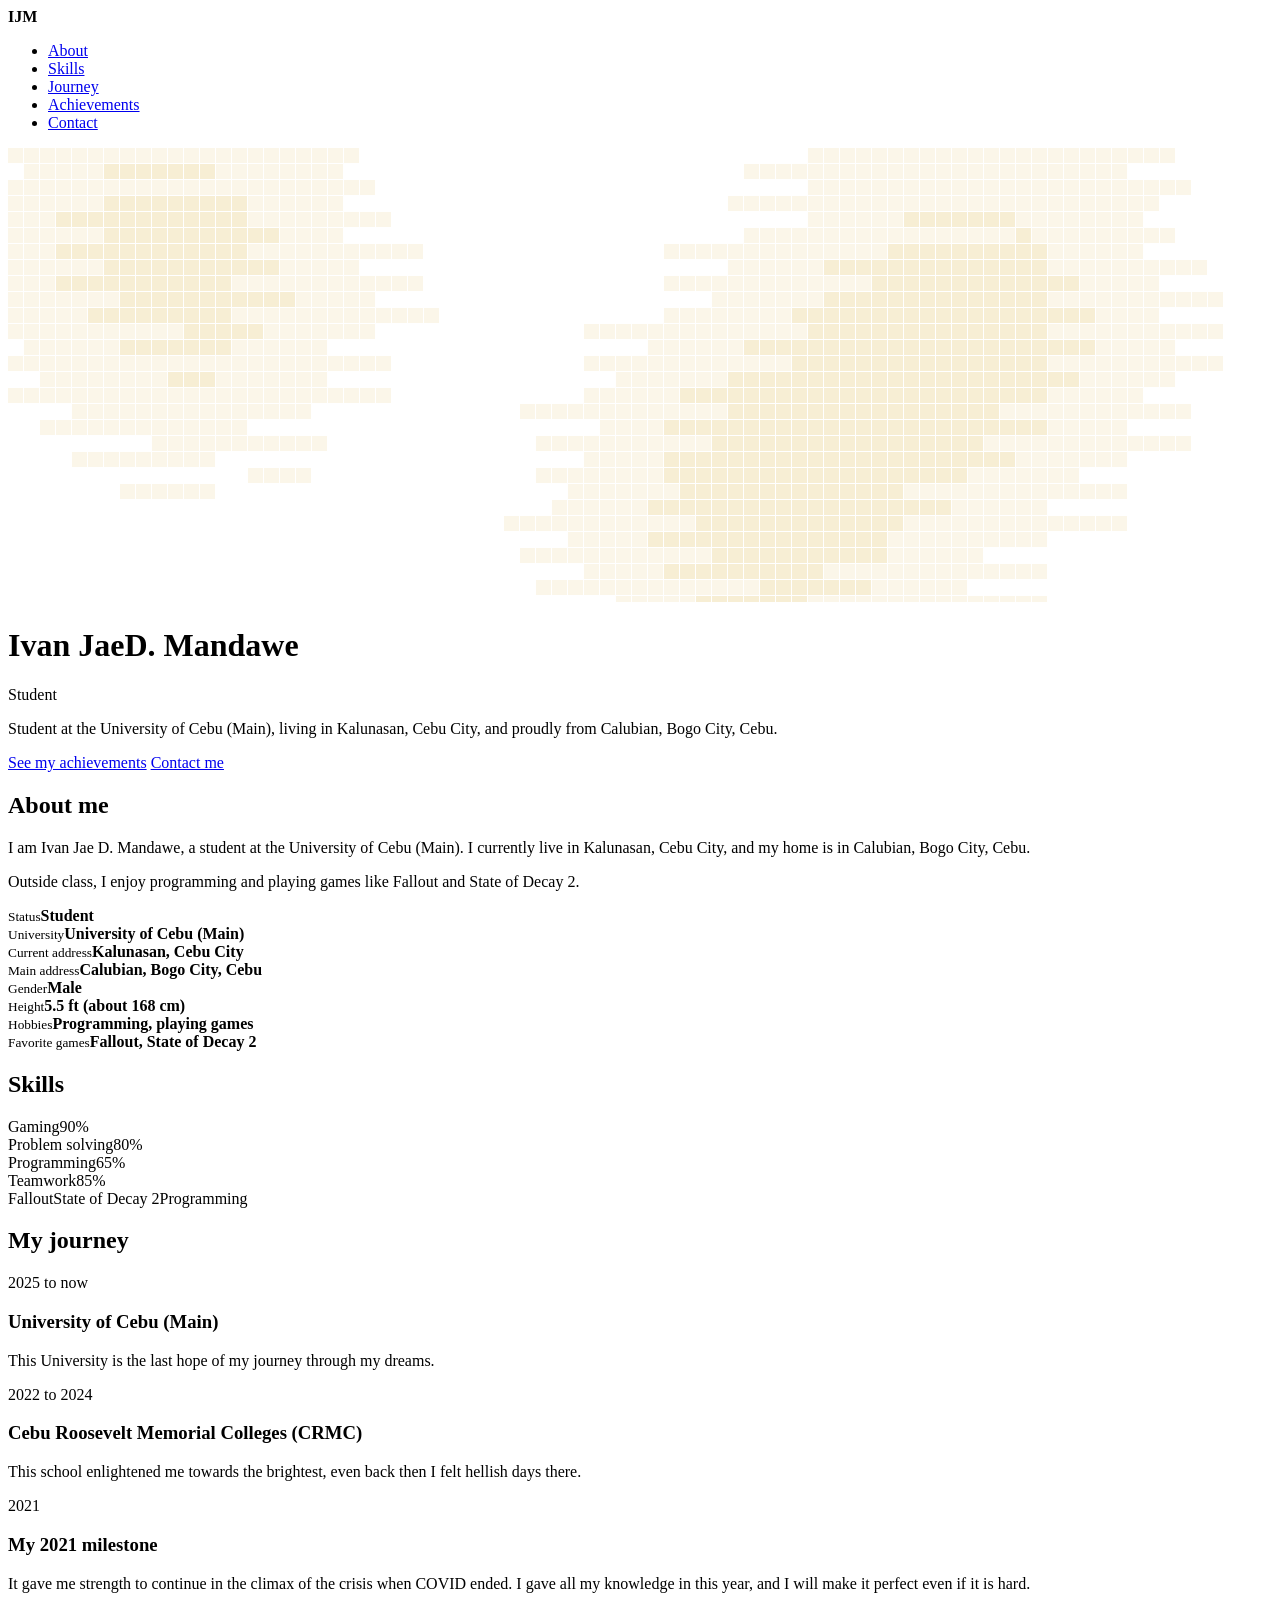
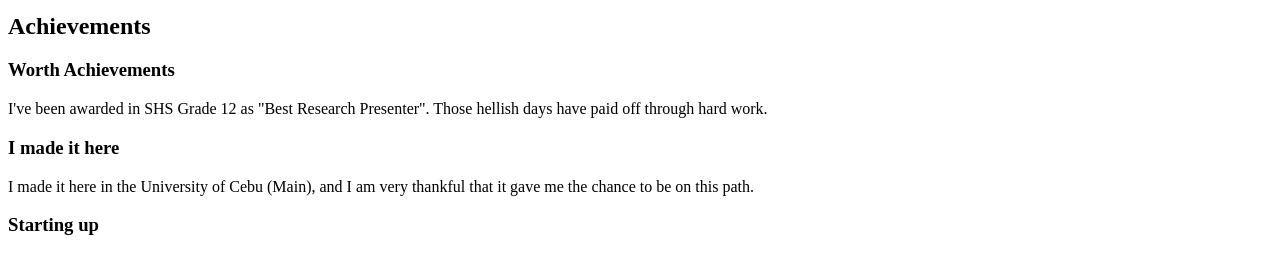
==== profile.html @ 0224da98 "new added" ====
<!DOCTYPE html>
<html lang="en">
<head>
<meta charset="UTF-8">
<meta name="viewport" content="width=device-width, initial-scale=1">
<title>Ivan Jae D. Mandawe | Personal Profile</title>
<link rel="preconnect" href="https://fonts.googleapis.com">
<link rel="preconnect" href="https://fonts.gstatic.com" crossorigin>
<link href="https://fonts.googleapis.com/css2?family=DM+Sans:wght@400;500;700&family=Syne:wght@600;800&display=swap" rel="stylesheet">
<link rel="stylesheet" href="style.css">
</head>
<body>
<div id="bar"></div>

<nav>
  <b>IJM</b>
  <ul>
    <li><a href="#about">About</a></li>
    <li><a href="#skills">Skills</a></li>
    <li><a href="#journey">Journey</a></li>
    <li><a href="#projects">Achievements</a></li>
    <li><a href="#contact">Contact</a></li>
  </ul>
</nav>

<header class="hero">
  <canvas id="px" aria-hidden="true"></canvas>
  <div class="wrap">
    <h1 class="in">Ivan Jae<span>D. Mandawe</span></h1>
    <div class="role in"><span id="typed"></span><i class="cur"></i></div>
    <p class="lead in">Student at the University of Cebu (Main), living in Kalunasan, Cebu City, and proudly from Calubian, Bogo City, Cebu.</p>
    <div class="btns in">
      <a class="btn solid" href="#projects">See my achievements</a>
      <a class="btn" href="#contact">Contact me</a>
    </div>
  </div>
</header>

<section class="about" id="about">
  <div class="wrap">
    <h2>About me</h2>
    <div class="band">
      <div class="b1" aria-hidden="true"></div>
      <div class="b2" aria-hidden="true"></div>
      <div class="b3"><div class="txt">
        <p>I am Ivan Jae D. Mandawe, a student at the University of Cebu (Main). I currently live in Kalunasan, Cebu City, and my home is in Calubian, Bogo City, Cebu.</p>
        <p>Outside class, I enjoy programming and playing games like Fallout and State of Decay 2.</p>
      </div></div>
    </div>
    <div class="facts">
  <div><small>Status</small><strong>Student</strong></div>
  <div><small>University</small><strong>University of Cebu (Main)</strong></div>
  <div><small>Current address</small><strong>Kalunasan, Cebu City</strong></div>
  <div><small>Main address</small><strong>Calubian, Bogo City, Cebu</strong></div>
  <div><small>Gender</small><strong>Male</strong></div>
  <div><small>Height</small><strong>5.5 ft (about 168 cm)</strong></div>
  <div><small>Hobbies</small><strong>Programming, playing games</strong></div>
  <div><small>Favorite games</small><strong>Fallout, State of Decay 2</strong></div>
</div>
  </div>
</section>

<section id="skills">
  <div class="wrap">
    <h2>Skills</h2>
    <div class="skill"><div class="top"><span>Gaming</span><span>90%</span></div><div class="track"><div class="fill" data-w="90"></div></div></div>
    <div class="skill"><div class="top"><span>Problem solving</span><span>80%</span></div><div class="track"><div class="fill" data-w="80"></div></div></div>
    <div class="skill"><div class="top"><span>Programming</span><span>65%</span></div><div class="track"><div class="fill" data-w="65"></div></div></div>
    <div class="skill"><div class="top"><span>Teamwork</span><span>85%</span></div><div class="track"><div class="fill" data-w="85"></div></div></div>
    <div class="tags"><span>Fallout</span><span>State of Decay 2</span><span>Programming</span></div>
  </div>
</section>

<section class="exp" id="journey">
  <div class="wrap">
    <h2>My journey</h2>
    <div class="line">
      <div class="item"><time>2025 to now</time><h3>University of Cebu (Main)</h3><p>This University is the last hope of my journey through my dreams.</p></div>
      <div class="item"><time>2022 to 2024</time><h3>Cebu Roosevelt Memorial Colleges (CRMC)</h3><p>This school enlightened me towards the brightest, even back then I felt hellish days there.</p></div>
      <div class="item"><time>2021</time><h3>My 2021 milestone</h3><p>It gave me strength to continue in the climax of the crisis when COVID ended. I gave all my knowledge in this year, and I will make it perfect even if it is hard.</p></div>
    </div>
  </div>
</section>

<section id="projects">
  <div class="wrap">
    <h2>Achievements</h2>
    <div class="projects">
      <article class="card big"><h3>Worth Achievements</h3><p>I've been awarded in SHS Grade 12 as "Best Research Presenter". Those hellish days have paid off through hard work.</p></article>
      <article class="card"><h3>I made it here</h3><p>I made it here in the University of Cebu (Main), and I am very thankful that it gave me the chance to be on this path.</p></article>
      <article class="card"><h3>Starting up</h3><p>I've already made up my mind that I will choose Bachelor of Science in Information Technology (BSIT).</p></article>
    </div>
  </div>
</section>

<section class="contact" id="contact">
  <div class="wrap">
    <h2>Let's connect</h2>
    <a class="big" href="mailto:ivanjaemandawe@gmail.com">ivanjaemandawe@gmail.com</a>
    <div class="links">
      <a href="https://github.com/IvanJaeMandawee-UCM" target="_blank" rel="noopener">GitHub</a><a href="tel:+639916527520">+63 991 652 7520</a>
    </div>
  </div>
</section>

<footer>© 2026 Ivan Jae D. Mandawe</footer>

<button id="tour" type="button">Play auto tour</button>

<script>
// typing effect for the role line (edit the list)
const roles=["Student","Programmer","Gamer"];
const typed=document.getElementById('typed');
let r=0,c=0,del=false;
(function type(){
  const w=roles[r];
  typed.textContent=w.slice(0,c);
  if(!del&&c<w.length){c++;setTimeout(type,90)}
  else if(!del){del=true;setTimeout(type,1200)}
  else if(c>0){c--;setTimeout(type,45)}
  else{del=false;r=(r+1)%roles.length;setTimeout(type,300)}
})();

// scroll progress bar
const bar=document.getElementById('bar');
addEventListener('scroll',()=>{
  const h=document.documentElement.scrollHeight-innerHeight;
  bar.style.width=(scrollY/h*100)+'%';
},{passive:true});

// skill bars fill when scrolled into view
const io=new IntersectionObserver(es=>es.forEach(e=>{
  if(e.isIntersecting){e.target.style.width=e.target.dataset.w+'%';io.unobserve(e.target)}
}),{threshold:.4});
document.querySelectorAll('.fill').forEach(f=>io.observe(f));

// optional auto tour: smooth scroll top to bottom in about 45 seconds
const btn=document.getElementById('tour');
let raf=null,start,from,dist;
const DURATION=45000;
function stop(){cancelAnimationFrame(raf);raf=null;btn.textContent='Play auto tour'}
function step(t){
  if(!start)start=t;
  const p=Math.min((t-start)/DURATION,1);
  scrollTo(0,from+dist*p);
  if(p<1&&raf)raf=requestAnimationFrame(step);else stop();
}
btn.addEventListener('click',()=>{
  if(raf){stop();return}
  document.documentElement.style.scrollBehavior='auto';
  from=scrollY;dist=document.documentElement.scrollHeight-innerHeight-from;start=null;
  btn.textContent='Pause tour';
  raf=requestAnimationFrame(step);
});
['wheel','touchstart','keydown'].forEach(ev=>addEventListener(ev,()=>{if(raf)stop()},{passive:true}));

// pixelated matte-yellow background that reacts to the cursor
(function(){
  const hero=document.querySelector('.hero'),cv=document.getElementById('px'),ctx=cv.getContext('2d');
  const S=16,still=matchMedia('(prefers-reduced-motion: reduce)').matches;
  let W,H,cols,rows,heat,mx=-999,my=-999,px=-999,py=-999,live=true;
  function size(){
    const r=hero.getBoundingClientRect();W=cv.width=r.width;H=cv.height=r.height;
    cols=Math.ceil(W/S);rows=Math.ceil(H/S);heat=new Float32Array(cols*rows);
  }
  function inject(x,y,k){
    const cx=x/S,cy=y/S,R=6;
    for(let j=Math.max(0,Math.floor(cy-R));j<Math.min(rows,cy+R);j++)
      for(let i=Math.max(0,Math.floor(cx-R));i<Math.min(cols,cx+R);i++){
        const d=Math.hypot(i+.5-cx,j+.5-cy);
        if(d<R)heat[j*cols+i]=Math.min(1,heat[j*cols+i]+k*(1-d/R));
      }
  }
  hero.addEventListener('pointermove',e=>{
    if(still)return;
    const r=hero.getBoundingClientRect();mx=e.clientX-r.left;my=e.clientY-r.top;
    const sp=Math.min(1,Math.hypot(mx-px,my-py)/40);
    if(px>-900){ // fill the gap between events so the trail is continuous
      const n=Math.ceil(Math.hypot(mx-px,my-py)/S)||1;
      for(let k=1;k<=n;k++)inject(px+(mx-px)*k/n,py+(my-py)*k/n,.12+.18*sp);
    }
    px=mx;py=my;
  },{passive:true});
  hero.addEventListener('pointerleave',()=>{px=py=-999});
  new IntersectionObserver(es=>{live=es[0].isIntersecting;if(live&&!still)requestAnimationFrame(draw)}).observe(hero);
  addEventListener('resize',size);

  function draw(t){
    if(!live)return;
    ctx.clearRect(0,0,W,H);
    for(let j=0;j<rows;j++)for(let i=0;i<cols;i++){
      const x=i*S+S/2,y=j*S+S/2;let a=0;
      for(let b=0;b<3;b++){ // slow drifting blobs
        const bx=W*(.5+.38*Math.sin(t*.00018+b*2.1)),by=H*(.5+.3*Math.cos(t*.00023+b*1.7)),
              d2=((x-bx)**2+(y-by)**2),sg=Math.min(W,H)*.28;
        a+=.2*Math.exp(-d2/(2*sg*sg));
      }
      const idx=j*cols+i;
      a+=heat[idx]*.55+Math.sin(i*12.9+j*78.2+t*.0016)*.025;
      a=Math.round(Math.max(0,Math.min(.5,a))*10)/10;
      if(a>0.04){ctx.fillStyle='rgba(214,170,40,'+a+')';ctx.fillRect(i*S,j*S,S-1,S-1)}
      heat[idx]*=.955;
    }
    if(!still)requestAnimationFrame(draw);
  }
  size();
  requestAnimationFrame(draw);
})();

// About bands slide from the right to the center as you scroll down
(function(){
  const band=document.querySelector('.band');
  if(!band||matchMedia('(prefers-reduced-motion: reduce)').matches)return;
  let tick=false;
  function update(){
    tick=false;
    const top=band.getBoundingClientRect().top,vh=innerHeight;
    let p=(vh*.95-top)/(vh*.6);p=Math.max(0,Math.min(1,p));
    p=p*p*(3-2*p);
    band.style.setProperty('--tx',((1-p)*75).toFixed(2)+'%');
  }
  addEventListener('scroll',()=>{if(!tick){tick=true;requestAnimationFrame(update)}},{passive:true});
  addEventListener('resize',update);
  update();
})();
</script>
</body>
</html>
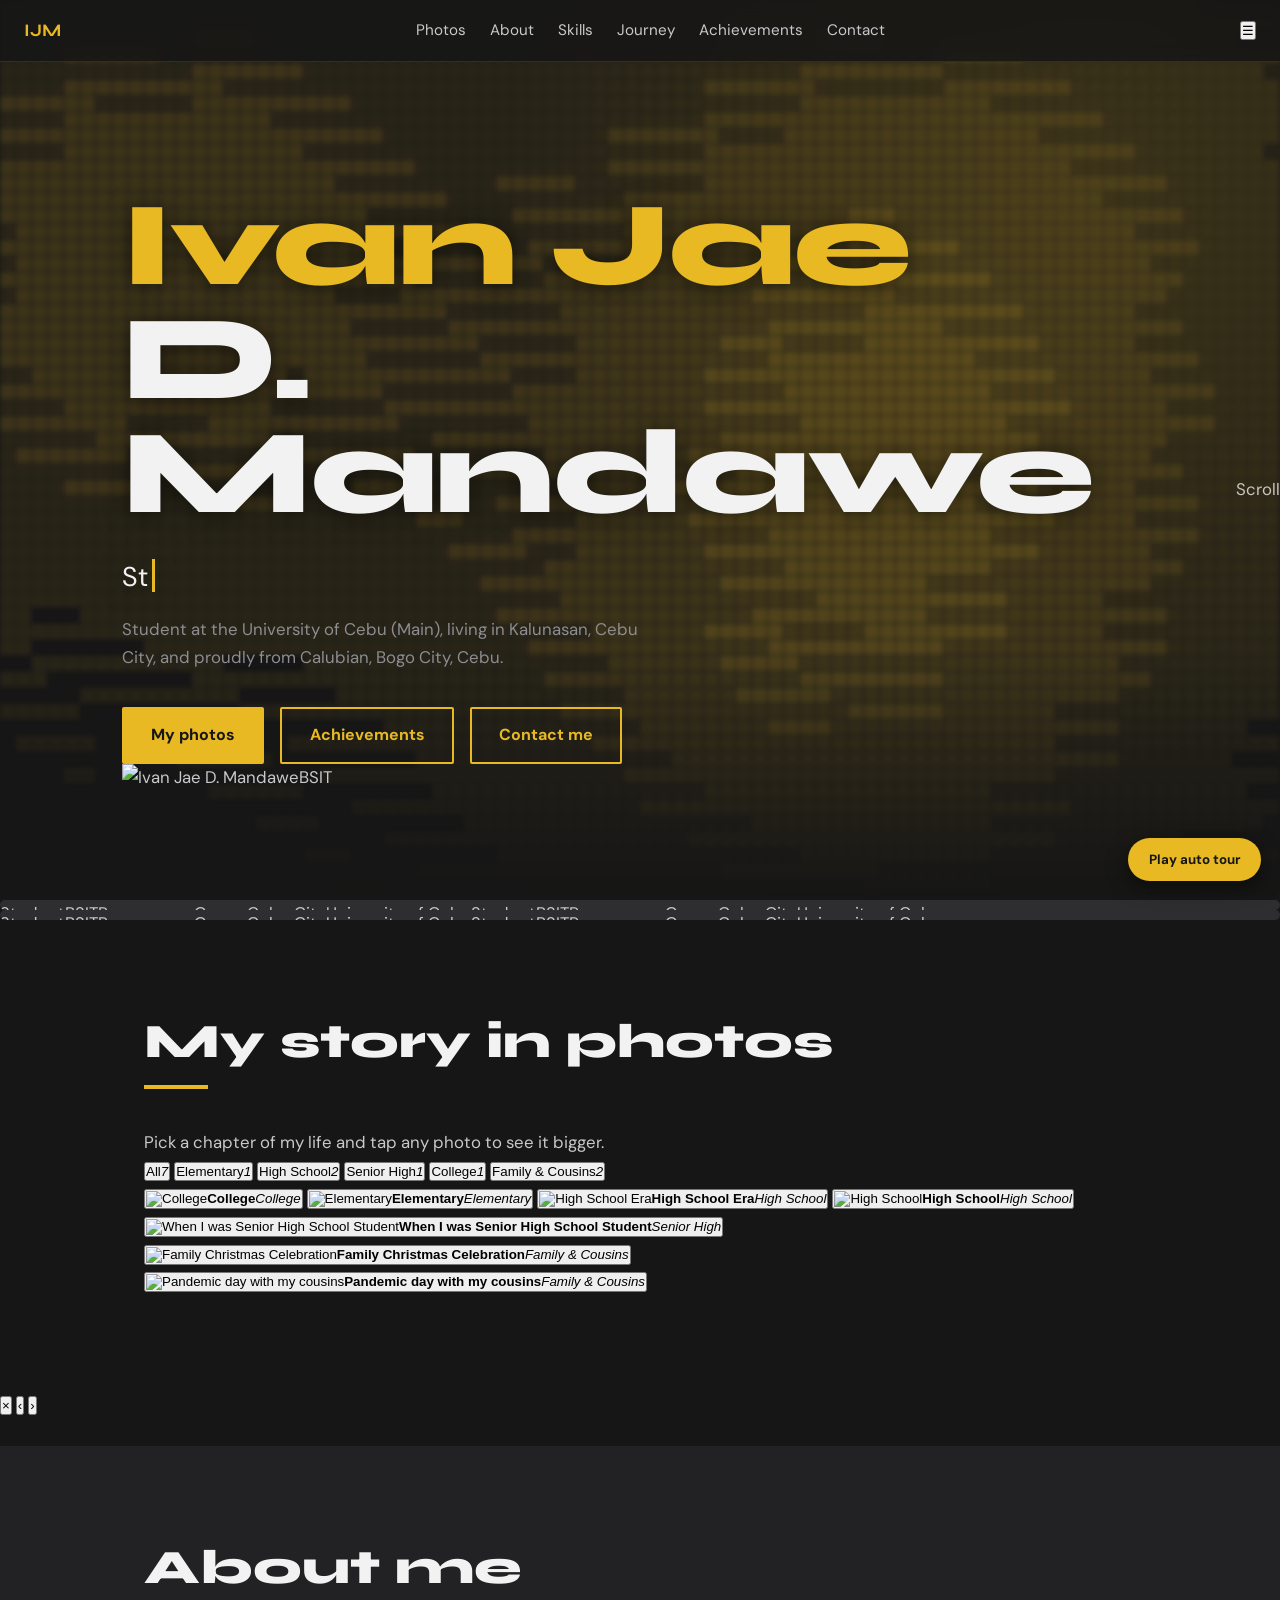
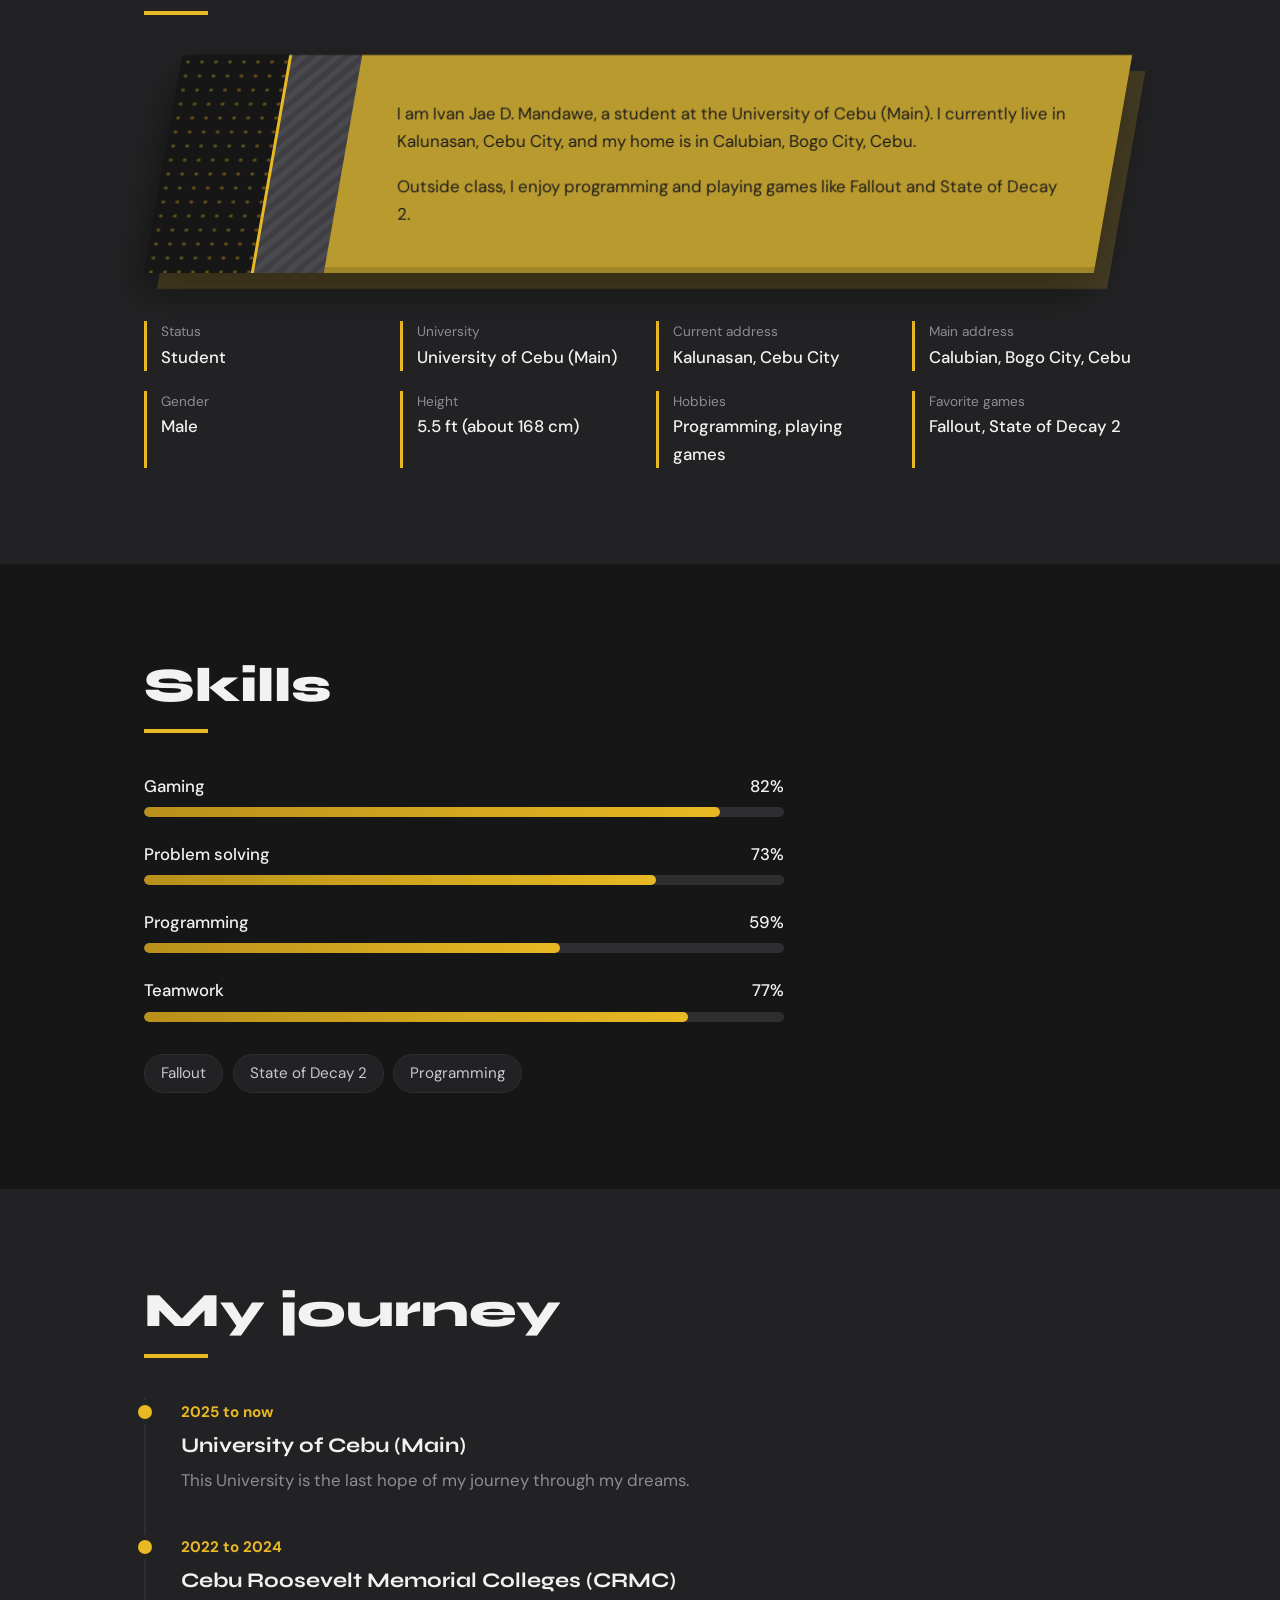
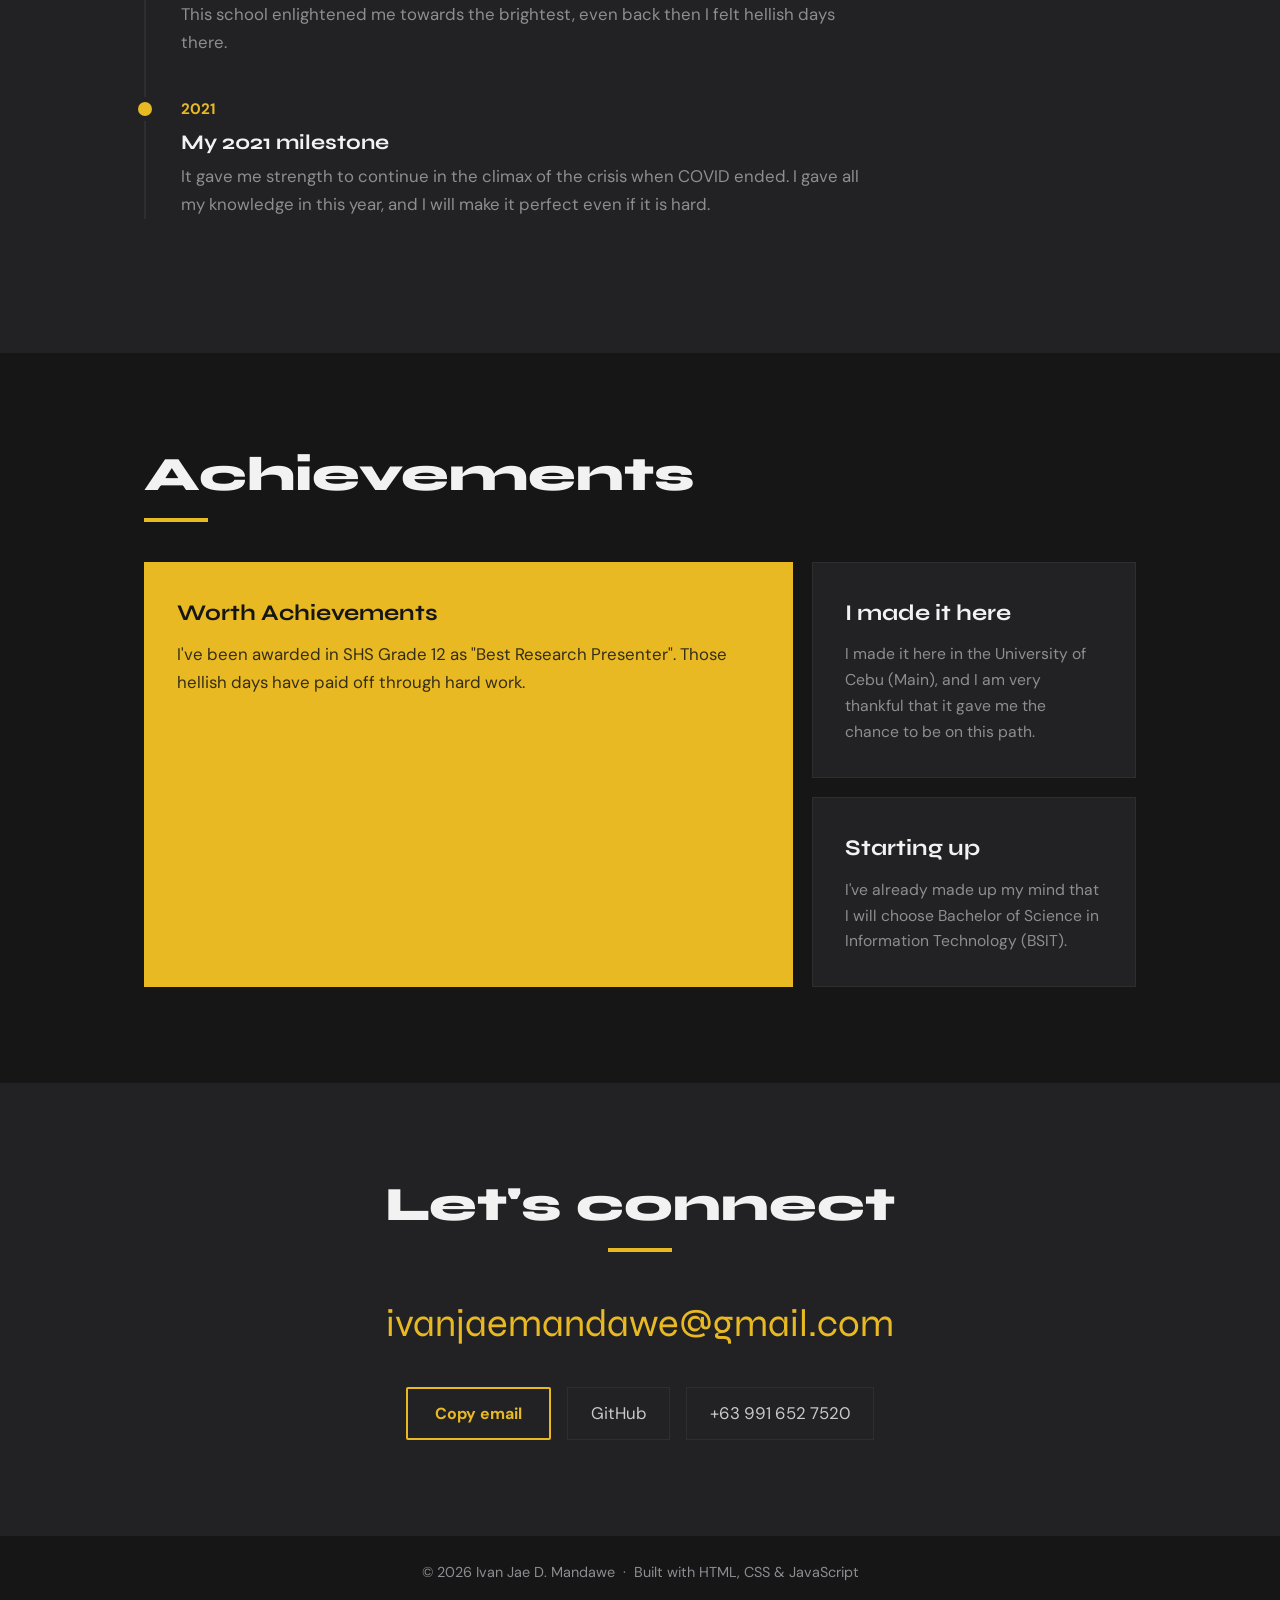
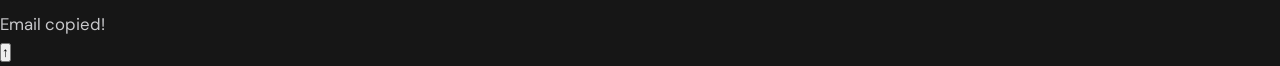
==== commit d6997ad4: "updated" ====
--- a/profile.html
+++ b/profile.html
@@ -15,26 +15,66 @@
 <nav>
   <b>IJM</b>
   <ul>
+    <li><a href="#gallery">Photos</a></li>
     <li><a href="#about">About</a></li>
     <li><a href="#skills">Skills</a></li>
     <li><a href="#journey">Journey</a></li>
     <li><a href="#projects">Achievements</a></li>
     <li><a href="#contact">Contact</a></li>
   </ul>
+  <button class="burger" type="button" aria-label="Menu" aria-expanded="false">&#9776;</button>
 </nav>
 
 <header class="hero">
   <canvas id="px" aria-hidden="true"></canvas>
   <div class="wrap">
+   <div class="hero-text">
     <h1 class="in">Ivan Jae<span>D. Mandawe</span></h1>
     <div class="role in"><span id="typed"></span><i class="cur"></i></div>
     <p class="lead in">Student at the University of Cebu (Main), living in Kalunasan, Cebu City, and proudly from Calubian, Bogo City, Cebu.</p>
     <div class="btns in">
-      <a class="btn solid" href="#projects">See my achievements</a>
+      <a class="btn solid" href="#gallery">My photos</a>
+      <a class="btn" href="#projects">Achievements</a>
       <a class="btn" href="#contact">Contact me</a>
     </div>
-  </div>
+   </div>
+   <div class="portrait in"><img src="images/portrait.jpg" alt="Ivan Jae D. Mandawe"><span>BSIT</span></div>
+  </div>
+  <a class="cue" href="#gallery" aria-label="Scroll down">Scroll<i></i></a>
 </header>
+
+<div class="marquee" aria-hidden="true"><div class="track"><span>Student</span><span>BSIT</span><span>Programmer</span><span>Gamer</span><span>Cebu City</span><span>University of Cebu</span><span>Student</span><span>BSIT</span><span>Programmer</span><span>Gamer</span><span>Cebu City</span><span>University of Cebu</span></div><div class="track"><span>Student</span><span>BSIT</span><span>Programmer</span><span>Gamer</span><span>Cebu City</span><span>University of Cebu</span><span>Student</span><span>BSIT</span><span>Programmer</span><span>Gamer</span><span>Cebu City</span><span>University of Cebu</span></div></div>
+
+<section class="gallery" id="gallery">
+  <div class="wrap">
+    <h2>My story in photos</h2>
+    <p class="gal-sub">Pick a chapter of my life and tap any photo to see it bigger.</p>
+    <div class="filters" role="group" aria-label="Photo categories">
+      <button type="button" data-f="all" class="on"><span>All<em>7</em></span></button>
+      <button type="button" data-f="elementary"><span>Elementary<em>1</em></span></button>
+      <button type="button" data-f="high"><span>High School<em>2</em></span></button>
+      <button type="button" data-f="senior"><span>Senior High<em>1</em></span></button>
+      <button type="button" data-f="college"><span>College<em>1</em></span></button>
+      <button type="button" data-f="family"><span>Family &amp; Cousins<em>2</em></span></button>
+    </div>
+    <div class="wall">
+      <button class="shot" type="button" data-cat="college"><span class="ph"><img src="images/college.jpg" alt="College" loading="lazy"></span><span class="cap"><b>College</b><i>College</i></span></button>
+      <button class="shot" type="button" data-cat="elementary"><span class="ph"><img src="images/elementary.jpg" alt="Elementary" loading="lazy"></span><span class="cap"><b>Elementary</b><i>Elementary</i></span></button>
+      <button class="shot" type="button" data-cat="high"><span class="ph"><img src="images/high-school-era.jpg" alt="High School Era" loading="lazy"></span><span class="cap"><b>High School Era</b><i>High School</i></span></button>
+      <button class="shot" type="button" data-cat="high"><span class="ph"><img src="images/high-school.jpg" alt="High School" loading="lazy"></span><span class="cap"><b>High School</b><i>High School</i></span></button>
+      <button class="shot" type="button" data-cat="senior"><span class="ph"><img src="images/senior-high.jpg" alt="When I was Senior High School Student" loading="lazy"></span><span class="cap"><b>When I was Senior High School Student</b><i>Senior High</i></span></button>
+      <button class="shot" type="button" data-cat="family"><span class="ph"><img src="images/family-christmas.jpg" alt="Family Christmas Celebration" loading="lazy"></span><span class="cap"><b>Family Christmas Celebration</b><i>Family &amp; Cousins</i></span></button>
+      <button class="shot" type="button" data-cat="family"><span class="ph"><img src="images/pandemic-cousins.jpg" alt="Pandemic day with my cousins" loading="lazy"></span><span class="cap"><b>Pandemic day with my cousins</b><i>Family &amp; Cousins</i></span></button>
+    </div>
+  </div>
+</section>
+
+<div id="lb" role="dialog" aria-modal="true" aria-label="Photo viewer">
+  <button class="x" type="button" aria-label="Close">&times;</button>
+  <button class="pv" type="button" aria-label="Previous">&#8249;</button>
+  <button class="nx" type="button" aria-label="Next">&#8250;</button>
+  <figure><img alt=""><figcaption></figcaption></figure>
+</div>
 
 <section class="about" id="about">
   <div class="wrap">
@@ -98,13 +138,16 @@
     <h2>Let's connect</h2>
     <a class="big" href="mailto:ivanjaemandawe@gmail.com">ivanjaemandawe@gmail.com</a>
     <div class="links">
+      <button class="btn copy" type="button">Copy email</button>
       <a href="https://github.com/IvanJaeMandawee-UCM" target="_blank" rel="noopener">GitHub</a><a href="tel:+639916527520">+63 991 652 7520</a>
     </div>
   </div>
 </section>
 
-<footer>© 2026 Ivan Jae D. Mandawe</footer>
-
+<footer>© 2026 Ivan Jae D. Mandawe &nbsp;·&nbsp; Built with HTML, CSS &amp; JavaScript</footer>
+
+<div id="toast" role="status">Email copied!</div>
+<button id="top" type="button" aria-label="Back to top">&#8593;</button>
 <button id="tour" type="button">Play auto tour</button>
 
 <script>
@@ -207,21 +250,135 @@
   requestAnimationFrame(draw);
 })();
 
-// About bands slide from the right to the center as you scroll down
+// About bands fade in (opacity) when scrolled into view
 (function(){
   const band=document.querySelector('.band');
   if(!band||matchMedia('(prefers-reduced-motion: reduce)').matches)return;
-  let tick=false;
-  function update(){
-    tick=false;
-    const top=band.getBoundingClientRect().top,vh=innerHeight;
-    let p=(vh*.95-top)/(vh*.6);p=Math.max(0,Math.min(1,p));
-    p=p*p*(3-2*p);
-    band.style.setProperty('--tx',((1-p)*75).toFixed(2)+'%');
-  }
-  addEventListener('scroll',()=>{if(!tick){tick=true;requestAnimationFrame(update)}},{passive:true});
-  addEventListener('resize',update);
-  update();
+  band.classList.add('pre');
+  new IntersectionObserver((es,o)=>es.forEach(e=>{
+    if(e.isIntersecting){band.classList.remove('pre');o.unobserve(band)}
+  }),{threshold:.25}).observe(band);
+})();
+
+// photo gallery: category filter, entrance animation, lightbox
+(function(){
+  const wall=document.querySelector('.wall'),shots=[...wall.querySelectorAll('.shot')],
+        fbtns=document.querySelectorAll('.filters button'),
+        lb=document.getElementById('lb'),lbImg=lb.querySelector('img'),lbCap=lb.querySelector('figcaption'),
+        calm=matchMedia('(prefers-reduced-motion: reduce)').matches;
+  let cur=0,list=shots;
+  function pop(items){items.forEach((s,i)=>{s.classList.remove('pop');void s.offsetWidth;s.style.setProperty('--i',i);if(!calm)s.classList.add('pop')})}
+  fbtns.forEach(b=>b.addEventListener('click',()=>{
+    fbtns.forEach(x=>x.classList.toggle('on',x===b));
+    const f=b.dataset.f;
+    shots.forEach(s=>s.classList.toggle('hide',f!=='all'&&s.dataset.cat!==f));
+    list=shots.filter(s=>!s.classList.contains('hide'));pop(list);
+  }));
+  if(!calm){
+    wall.classList.add('pre');
+    new IntersectionObserver((es,o)=>{if(es[0].isIntersecting){wall.classList.remove('pre');pop(shots);o.disconnect()}},{threshold:.15}).observe(wall);
+  }
+  function open(i){
+    cur=(i+list.length)%list.length;const s=list[cur],im=s.querySelector('img');
+    lbImg.src=im.src;lbImg.alt=im.alt;
+    lbCap.innerHTML='<b>'+s.querySelector('b').textContent+'</b>'+s.querySelector('i').textContent;
+    lb.classList.add('open');
+  }
+  function close(){lb.classList.remove('open')}
+  shots.forEach(s=>s.addEventListener('click',()=>open(list.indexOf(s))));
+  lb.querySelector('.x').onclick=close;
+  lb.querySelector('.pv').onclick=()=>open(cur-1);
+  lb.querySelector('.nx').onclick=()=>open(cur+1);
+  lb.addEventListener('click',e=>{if(e.target===lb)close()});
+  addEventListener('keydown',e=>{
+    if(!lb.classList.contains('open'))return;
+    if(e.key==='Escape')close();
+    if(e.key==='ArrowLeft')open(cur-1);
+    if(e.key==='ArrowRight')open(cur+1);
+  });
+})();
+
+// ===== professional polish: nav, reveal, counters, tilt, cursor, extras =====
+(function(){
+  const calm=matchMedia('(prefers-reduced-motion: reduce)').matches,fine=matchMedia('(pointer:fine)').matches;
+  const nav=document.querySelector('nav'),burger=nav.querySelector('.burger'),top=document.getElementById('top'),line=document.querySelector('.line');
+
+  // nav: shrink on scroll, back-to-top, timeline progress
+  let tk=false;
+  function onScroll(){
+    tk=false;
+    nav.classList.toggle('scrolled',scrollY>30);
+    top.classList.toggle('show',scrollY>700);
+    if(line){const r=line.getBoundingClientRect();line.style.setProperty('--p',Math.max(0,Math.min(1,(innerHeight*.75-r.top)/r.height)))}
+  }
+  addEventListener('scroll',()=>{if(!tk){tk=true;requestAnimationFrame(onScroll)}},{passive:true});onScroll();
+  top.onclick=()=>scrollTo({top:0,behavior:'smooth'});
+  burger.onclick=()=>{const o=nav.classList.toggle('open');burger.setAttribute('aria-expanded',o)};
+  nav.querySelectorAll('ul a').forEach(a=>a.addEventListener('click',()=>nav.classList.remove('open')));
+
+  // scrollspy
+  const links=[...nav.querySelectorAll('ul a')];
+  const spy=new IntersectionObserver(es=>es.forEach(e=>{
+    if(e.isIntersecting)links.forEach(a=>a.classList.toggle('on',a.getAttribute('href')==='#'+e.target.id));
+  }),{rootMargin:'-45% 0px -50% 0px'});
+  links.forEach(a=>{const s=document.querySelector(a.getAttribute('href'));if(s)spy.observe(s)});
+
+  // staggered scroll reveal
+  if(!calm){
+    const cnt=new Map();
+    document.querySelectorAll('section h2,.gal-sub,.filters,.skill,.tags,.item,.card,.facts div,.links,.contact .big').forEach(el=>{
+      const n=cnt.get(el.parentNode)||0;cnt.set(el.parentNode,n+1);
+      el.style.setProperty('--d',Math.min(n,6)*90+'ms');el.classList.add('rv');
+    });
+    const rio=new IntersectionObserver((es,o)=>es.forEach(e=>{
+      if(e.isIntersecting){e.target.classList.add('seen');o.unobserve(e.target);
+        setTimeout(()=>e.target.classList.remove('rv','seen'),1300)}
+    }),{threshold:.15});
+    document.querySelectorAll('.rv').forEach(el=>rio.observe(el));
+  }
+
+  // skill percentages count up
+  document.querySelectorAll('.skill').forEach(sk=>{
+    const out=sk.querySelector('.top span:last-child'),to=parseInt(out.textContent);
+    if(calm)return;out.textContent='0%';
+    new IntersectionObserver((es,o)=>{if(es[0].isIntersecting){o.disconnect();
+      const t0=performance.now();(function f(t){const p=Math.min((t-t0)/1400,1);
+        out.textContent=Math.round(to*(1-Math.pow(1-p,3)))+'%';if(p<1)requestAnimationFrame(f)})(t0)}},{threshold:.6}).observe(sk);
+  });
+
+  if(fine&&!calm){
+    // 3D tilt on achievement cards
+    document.querySelectorAll('.card').forEach(c=>{
+      c.addEventListener('pointermove',e=>{const r=c.getBoundingClientRect(),x=(e.clientX-r.left)/r.width-.5,y=(e.clientY-r.top)/r.height-.5;
+        c.style.transform='perspective(700px) rotateX('+(-y*8)+'deg) rotateY('+(x*10)+'deg) translateY(-4px)'});
+      c.addEventListener('pointerleave',()=>c.style.transform='');
+    });
+    // magnetic buttons
+    document.querySelectorAll('.btn').forEach(b=>{
+      b.addEventListener('pointermove',e=>{const r=b.getBoundingClientRect();
+        b.style.translate=((e.clientX-r.left-r.width/2)*.18)+'px '+((e.clientY-r.top-r.height/2)*.3)+'px'});
+      b.addEventListener('pointerleave',()=>b.style.translate='');
+    });
+    // trailing cursor ring
+    const ring=document.createElement('div');ring.className='ring';document.body.appendChild(ring);
+    let rx=0,ry=0,tx=0,ty=0;
+    addEventListener('pointermove',e=>{tx=e.clientX;ty=e.clientY;ring.classList.add('on');
+      ring.classList.toggle('big',!!e.target.closest('a,button,.shot,.card'))},{passive:true});
+    document.addEventListener('pointerleave',()=>ring.classList.remove('on'));
+    (function loop(){rx+=(tx-rx)*.18;ry+=(ty-ry)*.18;ring.style.transform='translate('+rx+'px,'+ry+'px) translate(-50%,-50%)';requestAnimationFrame(loop)})();
+    // portrait parallax
+    const pt=document.querySelector('.portrait');
+    document.querySelector('.hero').addEventListener('pointermove',e=>{
+      pt.style.translate=((e.clientX/innerWidth-.5)*-18)+'px '+((e.clientY/innerHeight-.5)*-18)+'px'},{passive:true});
+  }
+
+  // copy email
+  const toast=document.getElementById('toast');
+  document.querySelector('.copy').addEventListener('click',async()=>{
+    const m='ivanjaemandawe@gmail.com';
+    try{await navigator.clipboard.writeText(m)}catch(e){prompt('Copy this email:',m);return}
+    toast.classList.add('show');setTimeout(()=>toast.classList.remove('show'),1800);
+  });
 })();
 </script>
 </body>
--- a/style.css
+++ b/style.css
@@ -0,0 +1,131 @@
+:root{
+  --black:#161616;      /* matte black */
+  --charcoal:#222224;   /* matte gray */
+  --graphite:#2e2e31;   /* raised gray */
+  --gold:#e8b923;       /* gold yellow */
+  --gold-dim:#b8901a;
+  --mist:#c9c9cc;       /* light gray text */
+  --ash:#8d8d92;        /* plain gray text */
+  --display:'Syne','Trebuchet MS',sans-serif;
+  --body:'DM Sans','Segoe UI',Arial,sans-serif;
+}
+*{box-sizing:border-box;margin:0;padding:0}
+html{scroll-behavior:smooth}
+body{background:var(--black);color:var(--mist);font-family:var(--body);line-height:1.65;font-size:1.05rem;overflow-x:hidden}
+a{color:inherit;text-decoration:none}
+:focus-visible{outline:2px solid var(--gold);outline-offset:3px}
+.wrap{max-width:1040px;margin:0 auto;padding:0 1.5rem}
+section{padding:6rem 0}
+h2{font-family:var(--display);font-weight:800;font-size:clamp(2rem,4.5vw,3rem);color:#f2f2f2;line-height:1.1;margin-bottom:2.5rem}
+h2::after{content:"";display:block;width:64px;height:4px;background:var(--gold);margin-top:1rem}
+
+/* progress bar */
+#bar{position:fixed;top:0;left:0;height:4px;width:0;background:var(--gold);z-index:50}
+
+/* nav */
+nav{position:fixed;top:0;left:0;right:0;z-index:40;display:flex;justify-content:space-between;align-items:center;padding:1rem 1.5rem;background:rgba(22,22,22,.85);backdrop-filter:blur(8px);border-bottom:1px solid var(--graphite)}
+nav b{font-family:var(--display);color:var(--gold);font-size:1.1rem}
+nav ul{display:flex;gap:1.5rem;list-style:none;font-size:.95rem}
+nav ul a{color:var(--mist);transition:color .2s}
+nav ul a:hover{color:var(--gold)}
+
+/* hero */
+.hero{min-height:100vh;display:flex;align-items:center;padding-top:5rem;position:relative;background:
+  radial-gradient(circle at 85% 20%,rgba(232,185,35,.10),transparent 45%),var(--black)}
+.hero h1{font-family:var(--display);font-weight:800;font-size:clamp(3rem,10vw,7.5rem);line-height:.95;color:var(--gold);letter-spacing:-.02em}
+.hero h1 span{display:block;color:#f2f2f2}
+.role{font-size:clamp(1.2rem,3vw,1.7rem);margin:1.6rem 0 1rem;color:#f2f2f2;min-height:2.2rem}
+.role .cur{display:inline-block;width:3px;height:1.2em;background:var(--gold);margin-left:4px;vertical-align:-.2em;animation:blink 1s steps(1) infinite}
+@keyframes blink{50%{opacity:0}}
+.hero p.lead{max-width:34rem;color:var(--ash)}
+.btns{display:flex;gap:1rem;flex-wrap:wrap;margin-top:2.2rem}
+.btn{padding:.85rem 1.7rem;border:2px solid var(--gold);font-weight:700;font-family:var(--body);font-size:1rem;cursor:pointer;transition:.2s;border-radius:2px;background:transparent;color:var(--gold)}
+.btn.solid{background:var(--gold);color:var(--black)}
+.btn:hover{background:var(--gold-dim);border-color:var(--gold-dim);color:var(--black)}
+/* hero load sequence */
+.hero .in{opacity:0;transform:translateY(24px);animation:rise .8s cubic-bezier(.2,.7,.2,1) forwards}
+.hero .in:nth-child(1){animation-delay:.1s}.hero .in:nth-child(2){animation-delay:.35s}
+.hero .in:nth-child(3){animation-delay:.55s}.hero .in:nth-child(4){animation-delay:.75s}
+@keyframes rise{to{opacity:1;transform:none}}
+
+
+/* pixelated matte-yellow glow that follows the cursor */
+.hero{overflow:hidden}
+#px{position:absolute;inset:0;width:100%;height:100%;pointer-events:none;filter:blur(2.5px);
+  -webkit-mask-image:linear-gradient(#000 72%,transparent);mask-image:linear-gradient(#000 72%,transparent)}
+.hero .wrap{position:relative;z-index:1}
+.hero h1,.hero .role{text-shadow:0 2px 24px rgba(0,0,0,.55)}
+
+/* about */
+.about{background:var(--charcoal)}
+/* three aligned slanted color bands; the matte yellow band holds the about text */
+.about{overflow:hidden}
+.band{display:flex;transform:translate3d(var(--tx,0%),0,0) skewX(-10deg);margin:0 1.4rem 1.2rem 1.2rem;will-change:transform;
+  box-shadow:16px 16px 0 rgba(232,185,35,.16),0 18px 40px rgba(0,0,0,.5)}
+.band .b1{flex:0 0 110px;background-color:var(--black);border-right:3px solid var(--gold);
+  background-image:radial-gradient(rgba(232,185,35,.35) 1.5px,transparent 2px);background-size:14px 14px}
+.band .b2{flex:0 0 70px;background:repeating-linear-gradient(135deg,#3f3f43 0 6px,#4a4a4e 6px 12px)}
+.band .b3{flex:1;background:#b99a2e;box-shadow:inset 0 -6px 0 rgba(0,0,0,.14)}
+.band .txt{transform:skewX(10deg);padding:2.8rem 2.6rem 2.8rem 3.4rem}
+.band .txt p{color:#1c1c1c;max-width:42rem}
+.band .txt p:last-child{margin-bottom:0}
+.about p{margin-bottom:1.1rem;max-width:40rem}
+.facts{display:grid;grid-template-columns:repeat(auto-fit,minmax(220px,1fr));gap:1.2rem 2rem;margin-top:3rem}
+.facts div{border-left:3px solid var(--gold);padding-left:.9rem}
+.facts small{display:block;color:var(--ash);font-size:.85rem}
+.facts strong{color:#f2f2f2;font-weight:500}
+
+/* skills */
+.skill{margin-bottom:1.5rem;max-width:640px}
+.skill .top{display:flex;justify-content:space-between;color:#f2f2f2;margin-bottom:.4rem;font-weight:500}
+.track{height:10px;background:var(--graphite);border-radius:5px;overflow:hidden}
+.fill{height:100%;width:0;background:linear-gradient(90deg,var(--gold-dim),var(--gold));border-radius:5px;transition:width 1.4s cubic-bezier(.2,.7,.2,1)}
+.tags{display:flex;flex-wrap:wrap;gap:.6rem;margin-top:2rem}
+.tags span{padding:.4rem 1rem;background:var(--charcoal);border:1px solid var(--graphite);border-radius:999px;font-size:.95rem}
+
+/* timeline */
+.exp{background:var(--charcoal)}
+.line{position:relative;padding-left:2.2rem;border-left:2px solid var(--graphite);max-width:720px}
+.item{position:relative;margin-bottom:2.4rem}
+.item::before{content:"";position:absolute;left:calc(-2.2rem - 8px);top:.45rem;width:14px;height:14px;background:var(--gold);border-radius:50%;box-shadow:0 0 0 5px var(--charcoal)}
+.item time{color:var(--gold);font-weight:700;font-size:.95rem}
+.item h3{font-family:var(--display);color:#f2f2f2;font-size:1.3rem;margin:.2rem 0}
+.item p{color:var(--ash)}
+
+/* projects */
+.projects{display:grid;grid-template-columns:2fr 1fr;gap:1.2rem}
+.card{background:var(--charcoal);border:1px solid var(--graphite);padding:2rem;transition:border-color .25s,transform .25s}
+.card:hover{border-color:var(--gold);transform:translateY(-4px)}
+.card.big{grid-row:span 2;background:var(--gold);color:var(--black);border-color:var(--gold)}
+.card.big h3,.card.big p{color:var(--black)}
+.card h3{font-family:var(--display);color:#f2f2f2;font-size:1.4rem;margin-bottom:.6rem}
+.card p{color:var(--ash);font-size:.98rem}
+.card.big p{font-size:1.05rem;opacity:.85}
+
+/* contact */
+.contact{background:var(--charcoal);text-align:center}
+.contact h2::after{margin-left:auto;margin-right:auto}
+.contact .big{font-family:var(--display);font-size:clamp(1.4rem,4vw,2.4rem);color:var(--gold);word-break:break-all}
+.links{display:flex;justify-content:center;flex-wrap:wrap;gap:1rem;margin-top:2rem}
+.links a{padding:.7rem 1.4rem;border:1px solid var(--graphite);transition:.2s}
+.links a:hover{border-color:var(--gold);color:var(--gold)}
+footer{padding:1.6rem;text-align:center;color:var(--ash);font-size:.9rem;background:var(--black)}
+
+/* tour button */
+#tour{position:fixed;right:1.2rem;bottom:1.2rem;z-index:45;background:var(--gold);color:var(--black);border:none;padding:.8rem 1.3rem;font-weight:700;font-family:var(--body);cursor:pointer;border-radius:999px;box-shadow:0 6px 20px rgba(0,0,0,.5)}
+
+@media(max-width:760px){
+  nav ul{display:none}
+  .band{margin:0 .6rem}
+  .band .b1{flex-basis:36px}.band .b2{flex-basis:24px}
+  .band{box-shadow:8px 8px 0 rgba(232,185,35,.16),0 12px 28px rgba(0,0,0,.5)}
+  .band .txt{padding:1.8rem 1.2rem 1.8rem 1.6rem}
+  .projects{grid-template-columns:1fr}
+  .card.big{grid-row:auto}
+  section{padding:4.5rem 0}
+}
+@media(prefers-reduced-motion:reduce){
+  html{scroll-behavior:auto}
+  .hero .in{animation:none;opacity:1;transform:none}
+  .fill{transition:none}.role .cur{animation:none}
+}
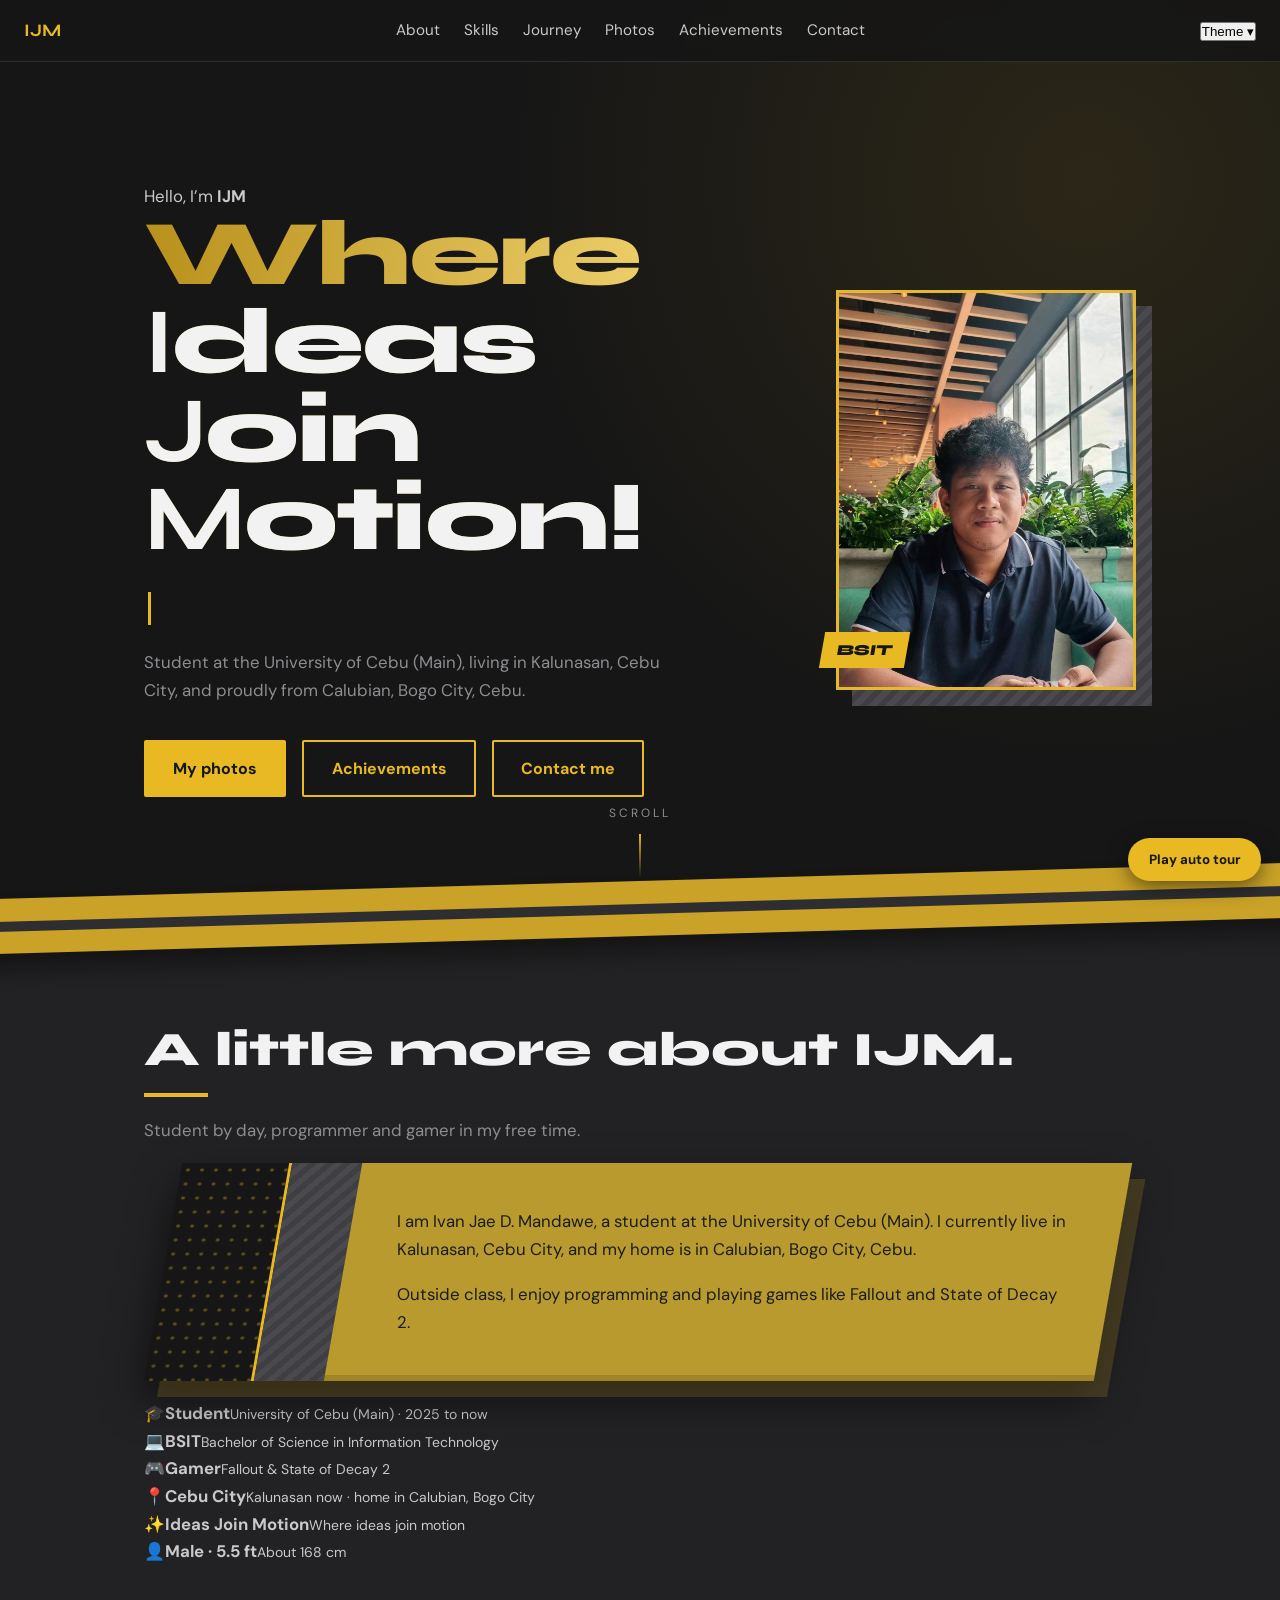
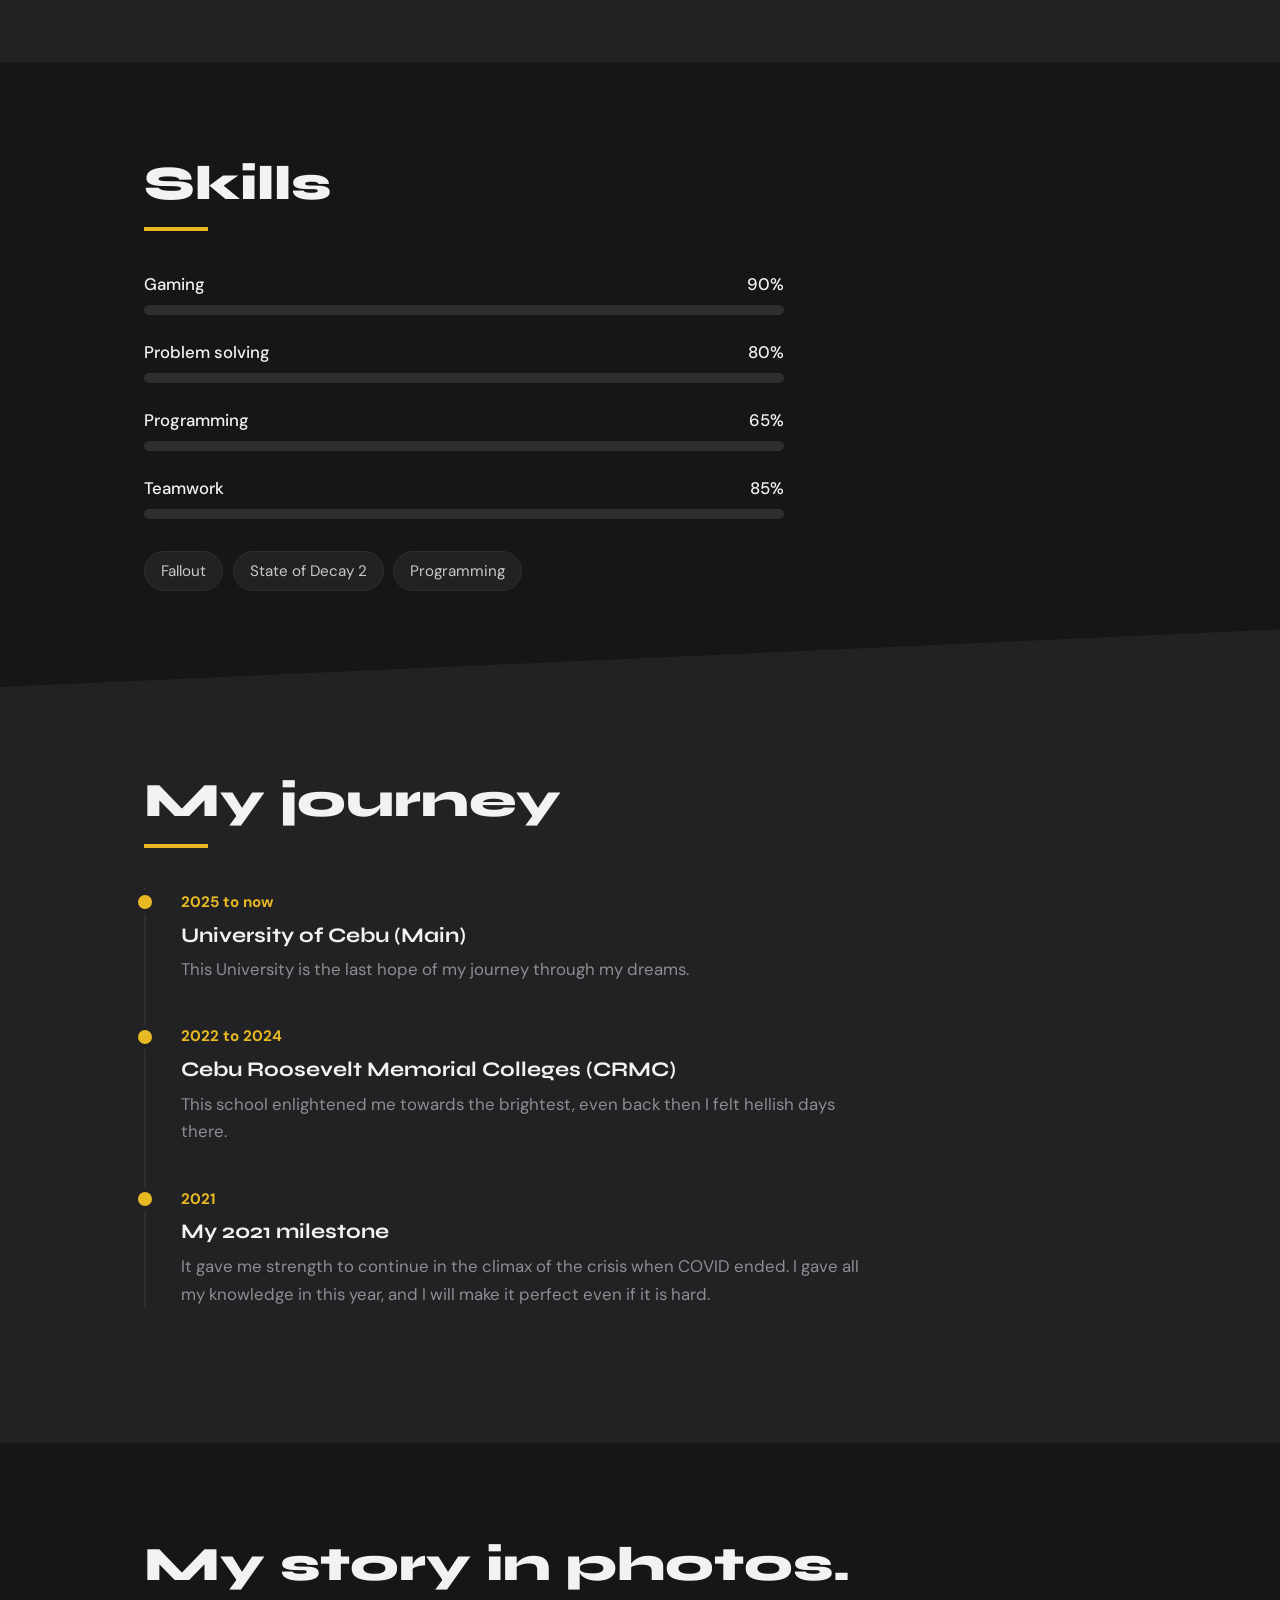
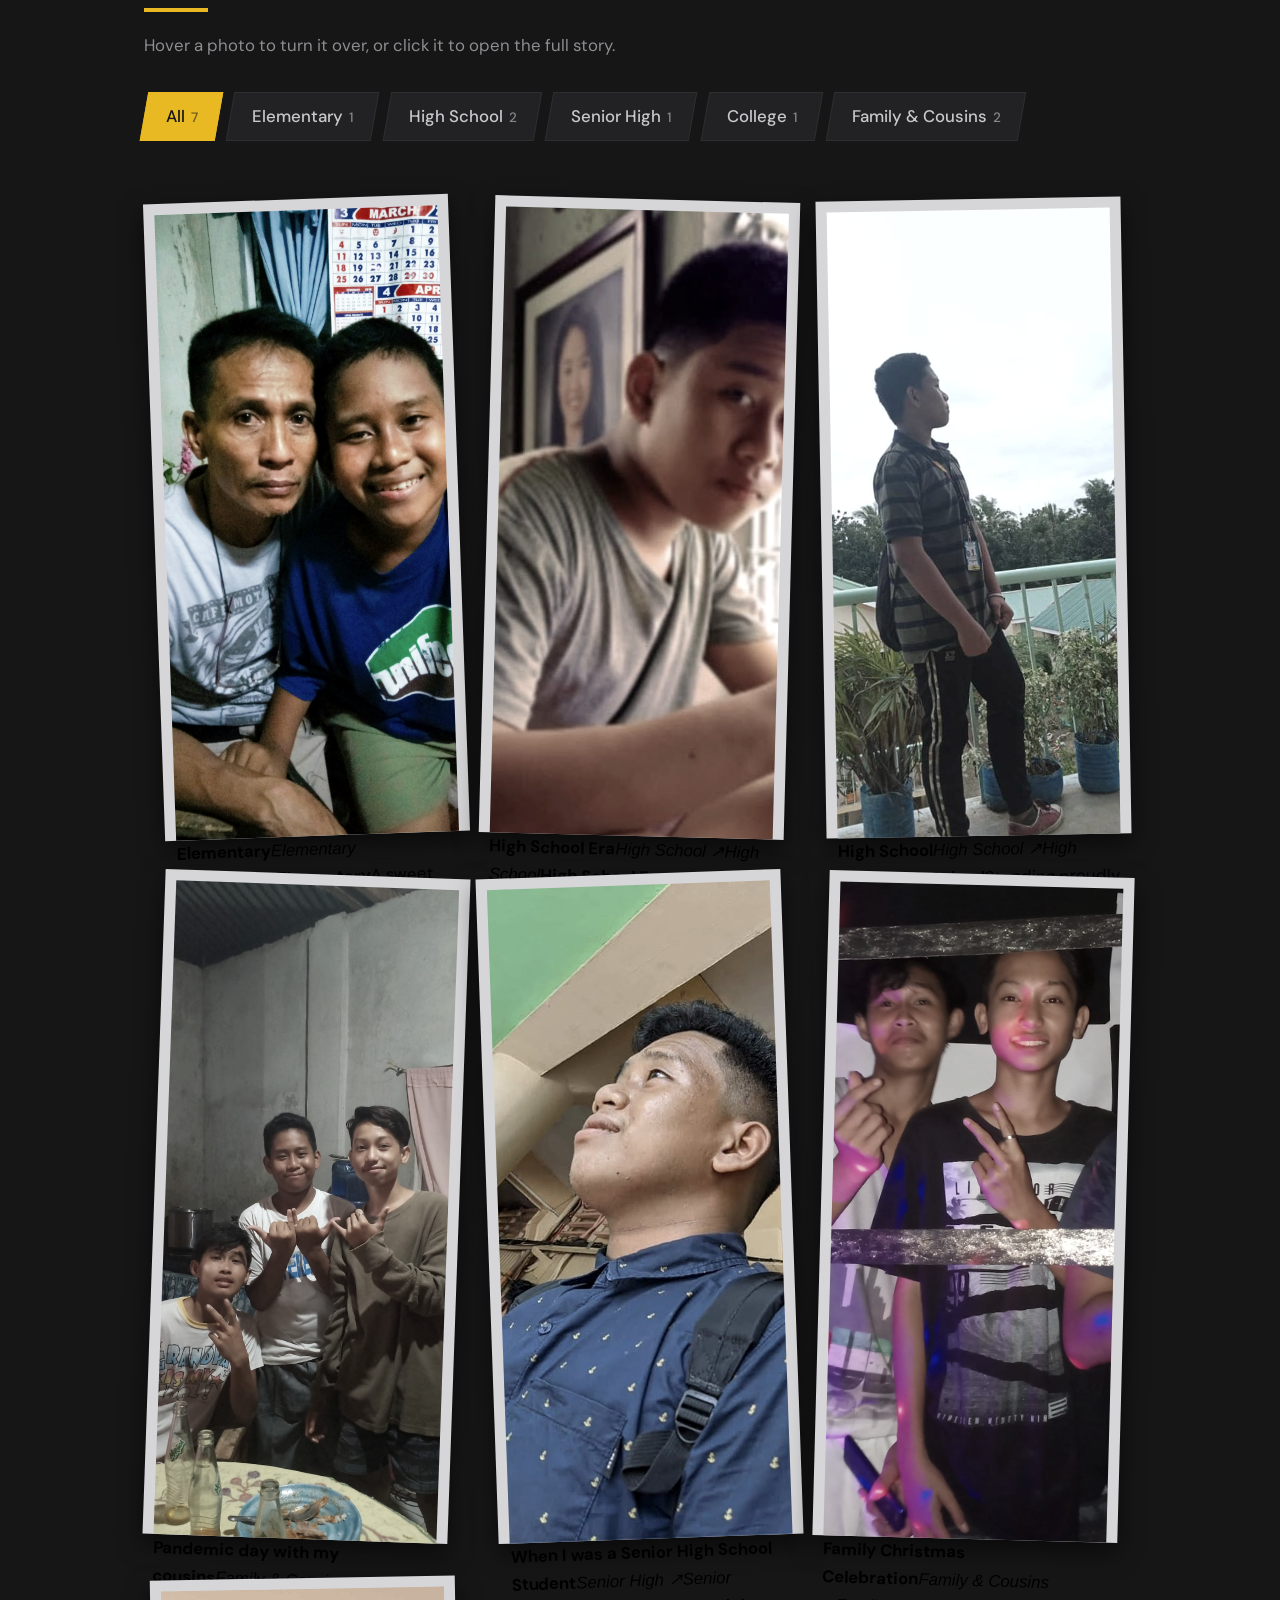
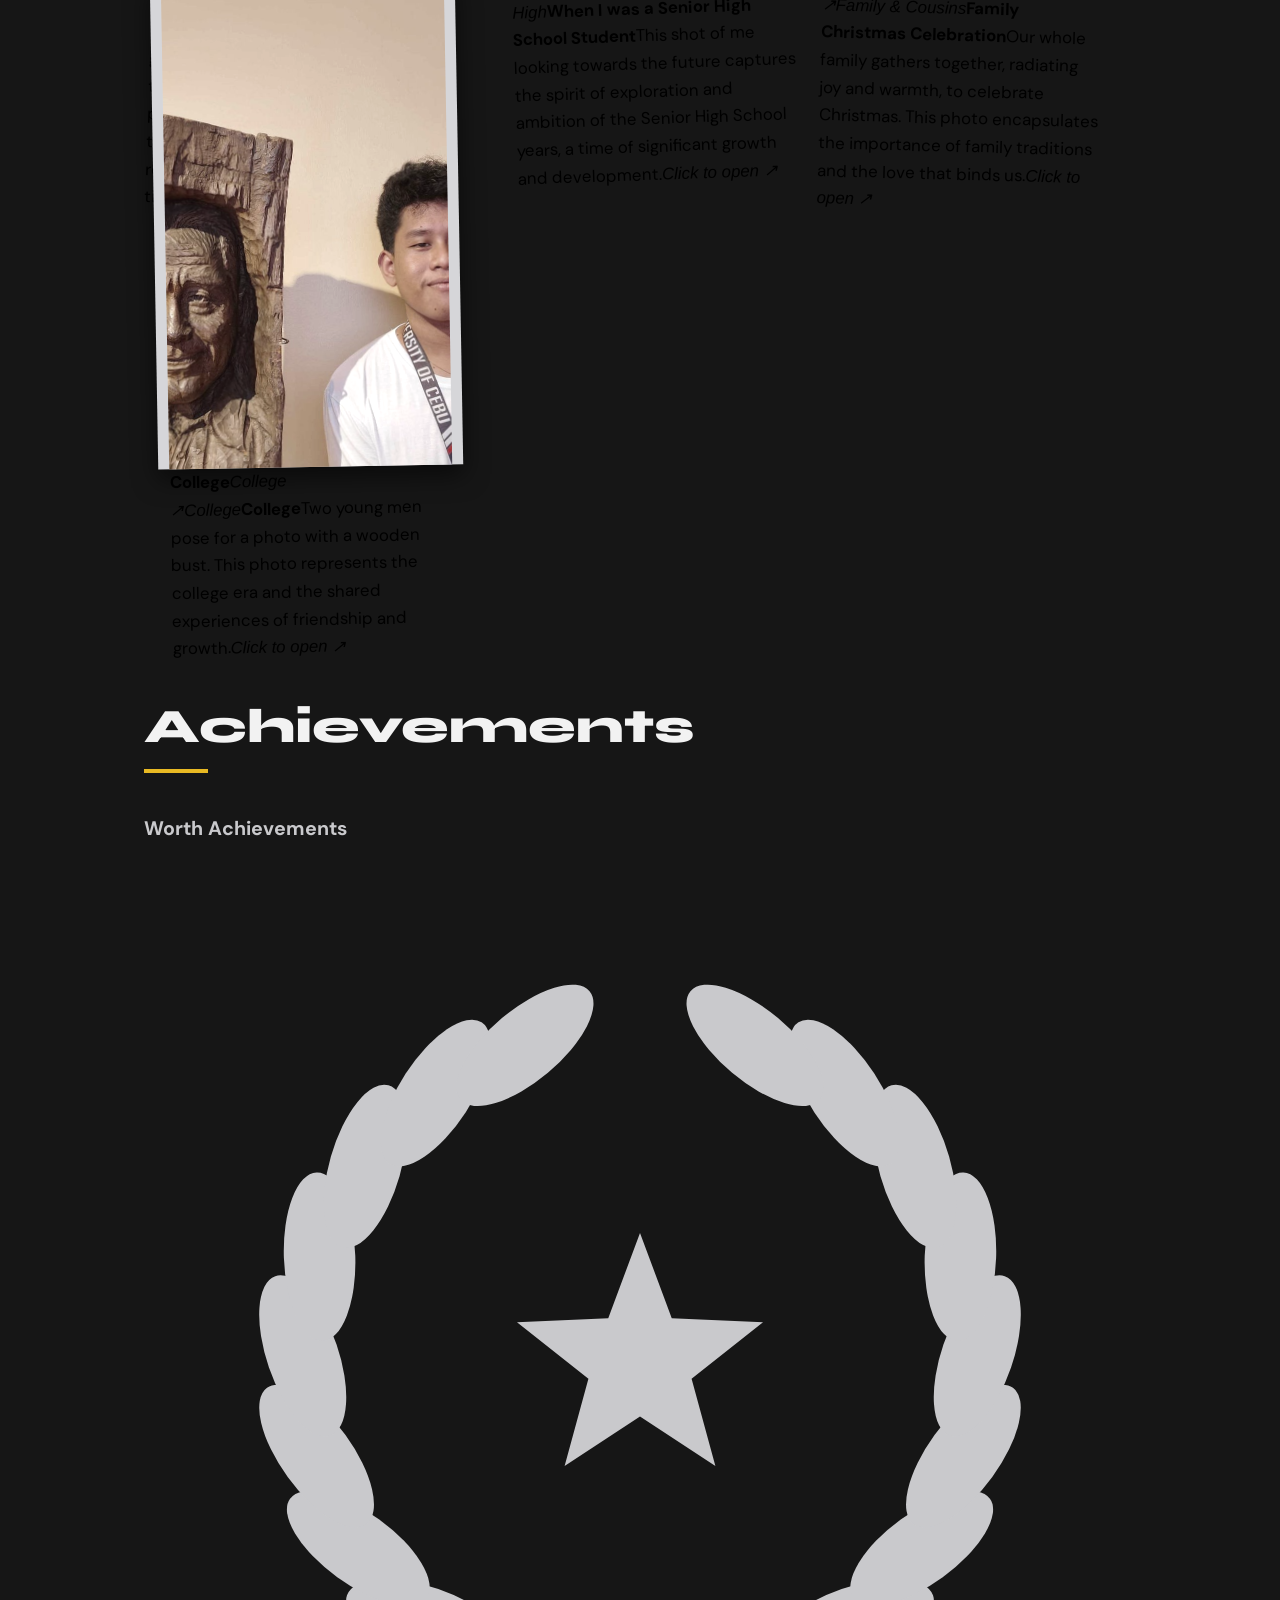
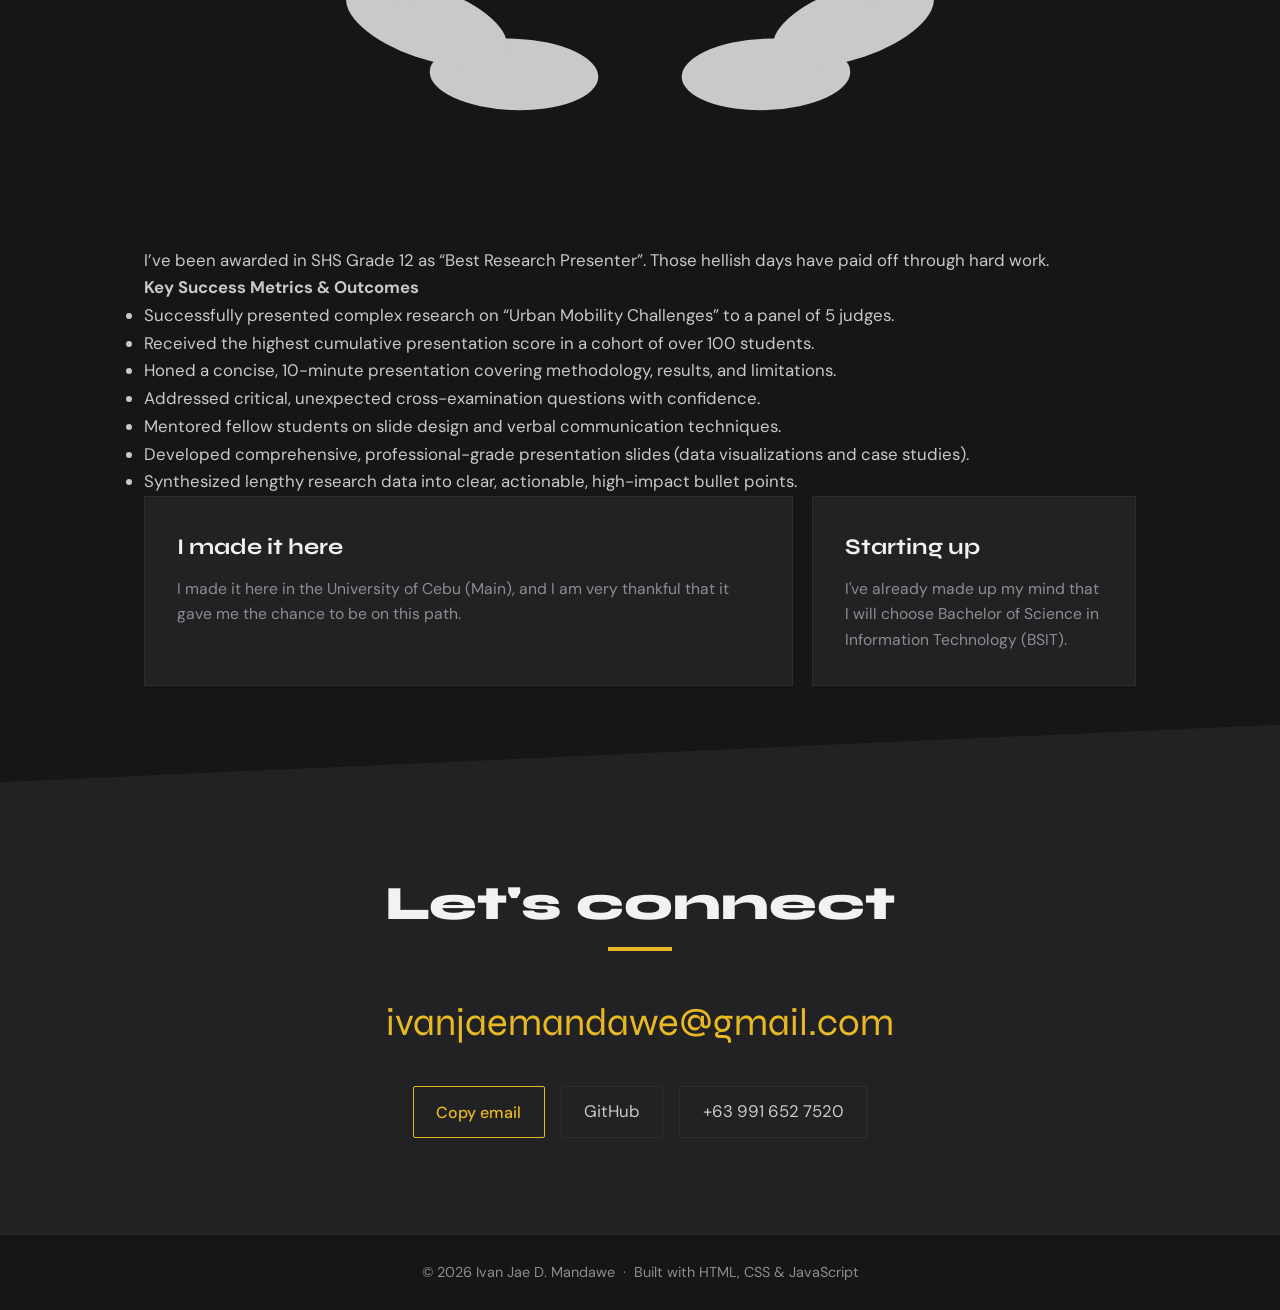
==== commit c69dd395: "Update" ====
--- a/profile.html
+++ b/profile.html
@@ -13,23 +13,38 @@
 <div id="bar"></div>
 
 <nav>
-  <b>IJM</b>
+  <b title="Ideas Join Motion">IJM</b>
   <ul>
-    <li><a href="#gallery">Photos</a></li>
     <li><a href="#about">About</a></li>
     <li><a href="#skills">Skills</a></li>
     <li><a href="#journey">Journey</a></li>
+    <li><a href="#gallery">Photos</a></li>
     <li><a href="#projects">Achievements</a></li>
     <li><a href="#contact">Contact</a></li>
   </ul>
-  <button class="burger" type="button" aria-label="Menu" aria-expanded="false">&#9776;</button>
+  <div class="tools">
+    <div class="theme">
+      <button class="theme-btn" type="button" aria-haspopup="true" aria-expanded="false"><i class="dots"><s></s><s></s><s></s></i><span>Theme</span> &#9662;</button>
+      <div class="theme-panel" hidden>
+        <p>Pick a style</p>
+        <div class="presets"></div>
+        <p>Or choose your own 3 colors</p>
+        <label>Dark background <input type="color" id="c-bg" value="#161616"></label>
+        <label>Gray panels <input type="color" id="c-pn" value="#222224"></label>
+        <label>Accent (yellow) <input type="color" id="c-ac" value="#e8b923"></label>
+        <button class="reset" type="button">Reset to default</button>
+      </div>
+    </div>
+    <button class="burger" type="button" aria-label="Menu" aria-expanded="false">&#9776;</button>
+  </div>
 </nav>
 
 <header class="hero">
   <canvas id="px" aria-hidden="true"></canvas>
   <div class="wrap">
    <div class="hero-text">
-    <h1 class="in">Ivan Jae<span>D. Mandawe</span></h1>
+      <p class="tag in">Hello, I&rsquo;m <b style="--k:0">I</b><b style="--k:1">J</b><b style="--k:2">M</b></p>
+    <h1 class="in">Where<span><b style="--k:0">I</b>deas <b style="--k:1">J</b>oin</span><span><b style="--k:2">M</b>otion!</span></h1>
     <div class="role in"><span id="typed"></span><i class="cur"></i></div>
     <p class="lead in">Student at the University of Cebu (Main), living in Kalunasan, Cebu City, and proudly from Calubian, Bogo City, Cebu.</p>
     <div class="btns in">
@@ -38,47 +53,17 @@
       <a class="btn" href="#contact">Contact me</a>
     </div>
    </div>
-   <div class="portrait in"><img src="images/portrait.jpg" alt="Ivan Jae D. Mandawe"><span>BSIT</span></div>
+   <div class="portrait in"><img src="images/Mandawe.jpg" alt="Ivan Jae D. Mandawe"><span>BSIT</span></div>
   </div>
-  <a class="cue" href="#gallery" aria-label="Scroll down">Scroll<i></i></a>
+  <a class="cue" href="#about" aria-label="Scroll down">Scroll<i></i></a>
 </header>
 
-<div class="marquee" aria-hidden="true"><div class="track"><span>Student</span><span>BSIT</span><span>Programmer</span><span>Gamer</span><span>Cebu City</span><span>University of Cebu</span><span>Student</span><span>BSIT</span><span>Programmer</span><span>Gamer</span><span>Cebu City</span><span>University of Cebu</span></div><div class="track"><span>Student</span><span>BSIT</span><span>Programmer</span><span>Gamer</span><span>Cebu City</span><span>University of Cebu</span><span>Student</span><span>BSIT</span><span>Programmer</span><span>Gamer</span><span>Cebu City</span><span>University of Cebu</span></div></div>
-
-<section class="gallery" id="gallery">
-  <div class="wrap">
-    <h2>My story in photos</h2>
-    <p class="gal-sub">Pick a chapter of my life and tap any photo to see it bigger.</p>
-    <div class="filters" role="group" aria-label="Photo categories">
-      <button type="button" data-f="all" class="on"><span>All<em>7</em></span></button>
-      <button type="button" data-f="elementary"><span>Elementary<em>1</em></span></button>
-      <button type="button" data-f="high"><span>High School<em>2</em></span></button>
-      <button type="button" data-f="senior"><span>Senior High<em>1</em></span></button>
-      <button type="button" data-f="college"><span>College<em>1</em></span></button>
-      <button type="button" data-f="family"><span>Family &amp; Cousins<em>2</em></span></button>
-    </div>
-    <div class="wall">
-      <button class="shot" type="button" data-cat="college"><span class="ph"><img src="images/college.jpg" alt="College" loading="lazy"></span><span class="cap"><b>College</b><i>College</i></span></button>
-      <button class="shot" type="button" data-cat="elementary"><span class="ph"><img src="images/elementary.jpg" alt="Elementary" loading="lazy"></span><span class="cap"><b>Elementary</b><i>Elementary</i></span></button>
-      <button class="shot" type="button" data-cat="high"><span class="ph"><img src="images/high-school-era.jpg" alt="High School Era" loading="lazy"></span><span class="cap"><b>High School Era</b><i>High School</i></span></button>
-      <button class="shot" type="button" data-cat="high"><span class="ph"><img src="images/high-school.jpg" alt="High School" loading="lazy"></span><span class="cap"><b>High School</b><i>High School</i></span></button>
-      <button class="shot" type="button" data-cat="senior"><span class="ph"><img src="images/senior-high.jpg" alt="When I was Senior High School Student" loading="lazy"></span><span class="cap"><b>When I was Senior High School Student</b><i>Senior High</i></span></button>
-      <button class="shot" type="button" data-cat="family"><span class="ph"><img src="images/family-christmas.jpg" alt="Family Christmas Celebration" loading="lazy"></span><span class="cap"><b>Family Christmas Celebration</b><i>Family &amp; Cousins</i></span></button>
-      <button class="shot" type="button" data-cat="family"><span class="ph"><img src="images/pandemic-cousins.jpg" alt="Pandemic day with my cousins" loading="lazy"></span><span class="cap"><b>Pandemic day with my cousins</b><i>Family &amp; Cousins</i></span></button>
-    </div>
-  </div>
-</section>
-
-<div id="lb" role="dialog" aria-modal="true" aria-label="Photo viewer">
-  <button class="x" type="button" aria-label="Close">&times;</button>
-  <button class="pv" type="button" aria-label="Previous">&#8249;</button>
-  <button class="nx" type="button" aria-label="Next">&#8250;</button>
-  <figure><img alt=""><figcaption></figcaption></figure>
-</div>
+<div class="marquee" aria-hidden="true"><div class="track"><span>Student</span><span>BSIT</span><span>Programmer</span><span>Gamer</span><span>Cebu City</span><span>University of Cebu</span><span>Ideas Join Motion</span><span>Student</span><span>BSIT</span><span>Programmer</span><span>Gamer</span><span>Cebu City</span><span>University of Cebu</span><span>Ideas Join Motion</span></div><div class="track"><span>Student</span><span>BSIT</span><span>Programmer</span><span>Gamer</span><span>Cebu City</span><span>University of Cebu</span><span>Ideas Join Motion</span><span>Student</span><span>BSIT</span><span>Programmer</span><span>Gamer</span><span>Cebu City</span><span>University of Cebu</span><span>Ideas Join Motion</span></div></div>
 
 <section class="about" id="about">
   <div class="wrap">
-    <h2>About me</h2>
+    <h2>A little more about <span class="hl">IJM</span>.</h2>
+    <p class="gal-sub">Student by day, programmer and gamer in my free time.</p>
     <div class="band">
       <div class="b1" aria-hidden="true"></div>
       <div class="b2" aria-hidden="true"></div>
@@ -87,16 +72,14 @@
         <p>Outside class, I enjoy programming and playing games like Fallout and State of Decay 2.</p>
       </div></div>
     </div>
-    <div class="facts">
-  <div><small>Status</small><strong>Student</strong></div>
-  <div><small>University</small><strong>University of Cebu (Main)</strong></div>
-  <div><small>Current address</small><strong>Kalunasan, Cebu City</strong></div>
-  <div><small>Main address</small><strong>Calubian, Bogo City, Cebu</strong></div>
-  <div><small>Gender</small><strong>Male</strong></div>
-  <div><small>Height</small><strong>5.5 ft (about 168 cm)</strong></div>
-  <div><small>Hobbies</small><strong>Programming, playing games</strong></div>
-  <div><small>Favorite games</small><strong>Fallout, State of Decay 2</strong></div>
-</div>
+    <div class="tiles">
+      <div class="tile"><span class="ic">&#127891;</span><b>Student</b><small>University of Cebu (Main) &middot; 2025 to now</small></div>
+      <div class="tile"><span class="ic">&#128187;</span><b>BSIT</b><small>Bachelor of Science in Information Technology</small></div>
+      <div class="tile"><span class="ic">&#127918;</span><b>Gamer</b><small>Fallout &amp; State of Decay 2</small></div>
+      <div class="tile"><span class="ic">&#128205;</span><b>Cebu City</b><small>Kalunasan now &middot; home in Calubian, Bogo City</small></div>
+      <div class="tile"><span class="ic">&#10024;</span><b>Ideas Join Motion</b><small>Where ideas join motion</small></div>
+      <div class="tile"><span class="ic">&#128100;</span><b>Male &middot; 5.5 ft</b><small>About 168 cm</small></div>
+    </div>
   </div>
 </section>
 
@@ -122,11 +105,62 @@
   </div>
 </section>
 
+<section class="gallery" id="gallery">
+  <div class="wrap">
+    <h2>My story in <span class="hl">photos</span>.</h2>
+    <p class="gal-sub">Hover a photo to turn it over, or click it to open the full story.</p>
+    <div class="filters" role="group" aria-label="Photo categories">
+      <button type="button" data-f="all" class="on"><span>All<em>7</em></span></button>
+      <button type="button" data-f="elementary"><span>Elementary<em>1</em></span></button>
+      <button type="button" data-f="high"><span>High School<em>2</em></span></button>
+      <button type="button" data-f="senior"><span>Senior High<em>1</em></span></button>
+      <button type="button" data-f="college"><span>College<em>1</em></span></button>
+      <button type="button" data-f="family"><span>Family &amp; Cousins<em>2</em></span></button>
+    </div>
+    <div class="wall all">
+      <button class="shot tall" type="button" data-cat="elementary"><span class="inner"><span class="face front"><img src="images/Elementary.jpg" alt="Elementary" loading="lazy"><span class="t"><b>Elementary</b><i>Elementary &#8599;</i></span></span><span class="face back"><i>Elementary</i><b>Elementary</b><span class="d">A sweet moment captured with my father, a rare and cherished memory from my elementary school days. Despite his busy schedule, this photo represents a fleeting moment of connection.</span><em>Click to open &#8599;</em></span></span></button>
+      <button class="shot " type="button" data-cat="high"><span class="inner"><span class="face front"><img src="images/High%20School%20Era.jpg" alt="High School Era" loading="lazy"><span class="t"><b>High School Era</b><i>High School &#8599;</i></span></span><span class="face back"><i>High School</i><b>High School Era</b><span class="d">A relaxed selfie captures the essence of High School, a time of self-discovery, new friendships, and academic challenges.</span><em>Click to open &#8599;</em></span></span></button>
+      <button class="shot tall" type="button" data-cat="high"><span class="inner"><span class="face front"><img src="images/High%20School.jpg" alt="High School" loading="lazy"><span class="t"><b>High School</b><i>High School &#8599;</i></span></span><span class="face back"><i>High School</i><b>High School</b><span class="d">Standing proudly on the balcony, this photo marks the completion of High School, a significant milestone and a testament to my dedication.</span><em>Click to open &#8599;</em></span></span></button>
+      <button class="shot tall" type="button" data-cat="family"><span class="inner"><span class="face front"><img src="images/P-day.jpg" alt="Pandemic day with my cousins" loading="lazy"><span class="t"><b>Pandemic day with my cousins</b><i>Family &amp; Cousins &#8599;</i></span></span><span class="face back"><i>Family &amp; Cousins</i><b>Pandemic day with my cousins</b><span class="d">A candid shot of our virtual gathering, connecting with cousins through screens during the pandemic. This photo represents the enduring strength of our relationships, even in difficult times.</span><em>Click to open &#8599;</em></span></span></button>
+      <button class="shot " type="button" data-cat="senior"><span class="inner"><span class="face front"><img src="images/Senior%20High.jpg" alt="When I was a Senior High School Student" loading="lazy"><span class="t"><b>When I was a Senior High School Student</b><i>Senior High &#8599;</i></span></span><span class="face back"><i>Senior High</i><b>When I was a Senior High School Student</b><span class="d">This shot of me looking towards the future captures the spirit of exploration and ambition of the Senior High School years, a time of significant growth and development.</span><em>Click to open &#8599;</em></span></span></button>
+      <button class="shot wide" type="button" data-cat="family"><span class="inner"><span class="face front"><img src="images/Family-Celebration.jpg" alt="Family Christmas Celebration" loading="lazy"><span class="t"><b>Family Christmas Celebration</b><i>Family &amp; Cousins &#8599;</i></span></span><span class="face back"><i>Family &amp; Cousins</i><b>Family Christmas Celebration</b><span class="d">Our whole family gathers together, radiating joy and warmth, to celebrate Christmas. This photo encapsulates the importance of family traditions and the love that binds us.</span><em>Click to open &#8599;</em></span></span></button>
+      <button class="shot " type="button" data-cat="college"><span class="inner"><span class="face front"><img src="images/College.jpg" alt="College" loading="lazy"><span class="t"><b>College</b><i>College &#8599;</i></span></span><span class="face back"><i>College</i><b>College</b><span class="d">Two young men pose for a photo with a wooden bust. This photo represents the college era and the shared experiences of friendship and growth.</span><em>Click to open &#8599;</em></span></span></button>
+    </div>
+  </div>
+</section>
+
+<div id="lb" role="dialog" aria-modal="true" aria-label="Photo viewer">
+  <div class="viewer">
+    <button class="x" type="button" aria-label="Close">&times;</button>
+    <div class="vimg"><img alt=""></div>
+    <div class="vtxt"><i></i><h3></h3><p></p>
+      <div class="vnav"><button class="pv" type="button" aria-label="Previous">&#8249;</button><span class="cnt"></span><button class="nx" type="button" aria-label="Next">&#8250;</button></div>
+    </div>
+  </div>
+</div>
+
 <section id="projects">
   <div class="wrap">
     <h2>Achievements</h2>
+    <article class="trophy">
+      <div class="thead"><h3>Worth Achievements</h3><svg class="badge" viewBox="0 0 100 100" aria-hidden="true" fill="currentColor"><g><path d="M41.2 84.8 A34 34 0 0 1 41.2 19.2" fill="none" stroke="currentColor" stroke-width="2"/><ellipse cx="37.3" cy="83.5" rx="3.6" ry="8.5" transform="rotate(92 37.3 83.5)"/><ellipse cx="28.5" cy="78.3" rx="3.6" ry="8.5" transform="rotate(109 28.5 78.3)"/><ellipse cx="21.6" cy="70.8" rx="3.6" ry="8.5" transform="rotate(126 21.6 70.8)"/><ellipse cx="17.4" cy="61.5" rx="3.6" ry="8.5" transform="rotate(144 17.4 61.5)"/><ellipse cx="16.0" cy="51.4" rx="3.6" ry="8.5" transform="rotate(161 16.0 51.4)"/><ellipse cx="17.7" cy="41.4" rx="3.6" ry="8.5" transform="rotate(178 17.7 41.4)"/><ellipse cx="22.3" cy="32.3" rx="3.6" ry="8.5" transform="rotate(196 22.3 32.3)"/><ellipse cx="29.4" cy="24.9" rx="3.6" ry="8.5" transform="rotate(213 29.4 24.9)"/><ellipse cx="38.4" cy="20.1" rx="3.6" ry="8.5" transform="rotate(230 38.4 20.1)"/></g><g transform="translate(100,0) scale(-1,1)"><path d="M41.2 84.8 A34 34 0 0 1 41.2 19.2" fill="none" stroke="currentColor" stroke-width="2"/><ellipse cx="37.3" cy="83.5" rx="3.6" ry="8.5" transform="rotate(92 37.3 83.5)"/><ellipse cx="28.5" cy="78.3" rx="3.6" ry="8.5" transform="rotate(109 28.5 78.3)"/><ellipse cx="21.6" cy="70.8" rx="3.6" ry="8.5" transform="rotate(126 21.6 70.8)"/><ellipse cx="17.4" cy="61.5" rx="3.6" ry="8.5" transform="rotate(144 17.4 61.5)"/><ellipse cx="16.0" cy="51.4" rx="3.6" ry="8.5" transform="rotate(161 16.0 51.4)"/><ellipse cx="17.7" cy="41.4" rx="3.6" ry="8.5" transform="rotate(178 17.7 41.4)"/><ellipse cx="22.3" cy="32.3" rx="3.6" ry="8.5" transform="rotate(196 22.3 32.3)"/><ellipse cx="29.4" cy="24.9" rx="3.6" ry="8.5" transform="rotate(213 29.4 24.9)"/><ellipse cx="38.4" cy="20.1" rx="3.6" ry="8.5" transform="rotate(230 38.4 20.1)"/></g><polygon points="50.0,39.0 53.2,47.6 62.4,48.0 55.2,53.7 57.6,62.5 50.0,57.5 42.4,62.5 44.8,53.7 37.6,48.0 46.8,47.6"/></svg></div>
+      <div class="tbody">
+        <p class="story">I&rsquo;ve been awarded in SHS Grade 12 as &ldquo;Best Research Presenter&rdquo;. Those hellish days have paid off through hard work.</p>
+        <div class="metrics">
+          <h4>Key Success Metrics &amp; Outcomes</h4>
+          <ul>
+          <li style="--i:0">Successfully presented complex research on &ldquo;Urban Mobility Challenges&rdquo; to a panel of 5 judges.</li>
+          <li style="--i:1">Received the highest cumulative presentation score in a cohort of over 100 students.</li>
+          <li style="--i:2">Honed a concise, 10-minute presentation covering methodology, results, and limitations.</li>
+          <li style="--i:3">Addressed critical, unexpected cross-examination questions with confidence.</li>
+          <li style="--i:4">Mentored fellow students on slide design and verbal communication techniques.</li>
+          <li style="--i:5">Developed comprehensive, professional-grade presentation slides (data visualizations and case studies).</li>
+          <li style="--i:6">Synthesized lengthy research data into clear, actionable, high-impact bullet points.</li>
+          </ul>
+        </div>
+      </div>
+    </article>
     <div class="projects">
-      <article class="card big"><h3>Worth Achievements</h3><p>I've been awarded in SHS Grade 12 as "Best Research Presenter". Those hellish days have paid off through hard work.</p></article>
       <article class="card"><h3>I made it here</h3><p>I made it here in the University of Cebu (Main), and I am very thankful that it gave me the chance to be on this path.</p></article>
       <article class="card"><h3>Starting up</h3><p>I've already made up my mind that I will choose Bachelor of Science in Information Technology (BSIT).</p></article>
     </div>
@@ -150,236 +184,6 @@
 <button id="top" type="button" aria-label="Back to top">&#8593;</button>
 <button id="tour" type="button">Play auto tour</button>
 
-<script>
-// typing effect for the role line (edit the list)
-const roles=["Student","Programmer","Gamer"];
-const typed=document.getElementById('typed');
-let r=0,c=0,del=false;
-(function type(){
-  const w=roles[r];
-  typed.textContent=w.slice(0,c);
-  if(!del&&c<w.length){c++;setTimeout(type,90)}
-  else if(!del){del=true;setTimeout(type,1200)}
-  else if(c>0){c--;setTimeout(type,45)}
-  else{del=false;r=(r+1)%roles.length;setTimeout(type,300)}
-})();
-
-// scroll progress bar
-const bar=document.getElementById('bar');
-addEventListener('scroll',()=>{
-  const h=document.documentElement.scrollHeight-innerHeight;
-  bar.style.width=(scrollY/h*100)+'%';
-},{passive:true});
-
-// skill bars fill when scrolled into view
-const io=new IntersectionObserver(es=>es.forEach(e=>{
-  if(e.isIntersecting){e.target.style.width=e.target.dataset.w+'%';io.unobserve(e.target)}
-}),{threshold:.4});
-document.querySelectorAll('.fill').forEach(f=>io.observe(f));
-
-// optional auto tour: smooth scroll top to bottom in about 45 seconds
-const btn=document.getElementById('tour');
-let raf=null,start,from,dist;
-const DURATION=45000;
-function stop(){cancelAnimationFrame(raf);raf=null;btn.textContent='Play auto tour'}
-function step(t){
-  if(!start)start=t;
-  const p=Math.min((t-start)/DURATION,1);
-  scrollTo(0,from+dist*p);
-  if(p<1&&raf)raf=requestAnimationFrame(step);else stop();
-}
-btn.addEventListener('click',()=>{
-  if(raf){stop();return}
-  document.documentElement.style.scrollBehavior='auto';
-  from=scrollY;dist=document.documentElement.scrollHeight-innerHeight-from;start=null;
-  btn.textContent='Pause tour';
-  raf=requestAnimationFrame(step);
-});
-['wheel','touchstart','keydown'].forEach(ev=>addEventListener(ev,()=>{if(raf)stop()},{passive:true}));
-
-// pixelated matte-yellow background that reacts to the cursor
-(function(){
-  const hero=document.querySelector('.hero'),cv=document.getElementById('px'),ctx=cv.getContext('2d');
-  const S=16,still=matchMedia('(prefers-reduced-motion: reduce)').matches;
-  let W,H,cols,rows,heat,mx=-999,my=-999,px=-999,py=-999,live=true;
-  function size(){
-    const r=hero.getBoundingClientRect();W=cv.width=r.width;H=cv.height=r.height;
-    cols=Math.ceil(W/S);rows=Math.ceil(H/S);heat=new Float32Array(cols*rows);
-  }
-  function inject(x,y,k){
-    const cx=x/S,cy=y/S,R=6;
-    for(let j=Math.max(0,Math.floor(cy-R));j<Math.min(rows,cy+R);j++)
-      for(let i=Math.max(0,Math.floor(cx-R));i<Math.min(cols,cx+R);i++){
-        const d=Math.hypot(i+.5-cx,j+.5-cy);
-        if(d<R)heat[j*cols+i]=Math.min(1,heat[j*cols+i]+k*(1-d/R));
-      }
-  }
-  hero.addEventListener('pointermove',e=>{
-    if(still)return;
-    const r=hero.getBoundingClientRect();mx=e.clientX-r.left;my=e.clientY-r.top;
-    const sp=Math.min(1,Math.hypot(mx-px,my-py)/40);
-    if(px>-900){ // fill the gap between events so the trail is continuous
-      const n=Math.ceil(Math.hypot(mx-px,my-py)/S)||1;
-      for(let k=1;k<=n;k++)inject(px+(mx-px)*k/n,py+(my-py)*k/n,.12+.18*sp);
-    }
-    px=mx;py=my;
-  },{passive:true});
-  hero.addEventListener('pointerleave',()=>{px=py=-999});
-  new IntersectionObserver(es=>{live=es[0].isIntersecting;if(live&&!still)requestAnimationFrame(draw)}).observe(hero);
-  addEventListener('resize',size);
-
-  function draw(t){
-    if(!live)return;
-    ctx.clearRect(0,0,W,H);
-    for(let j=0;j<rows;j++)for(let i=0;i<cols;i++){
-      const x=i*S+S/2,y=j*S+S/2;let a=0;
-      for(let b=0;b<3;b++){ // slow drifting blobs
-        const bx=W*(.5+.38*Math.sin(t*.00018+b*2.1)),by=H*(.5+.3*Math.cos(t*.00023+b*1.7)),
-              d2=((x-bx)**2+(y-by)**2),sg=Math.min(W,H)*.28;
-        a+=.2*Math.exp(-d2/(2*sg*sg));
-      }
-      const idx=j*cols+i;
-      a+=heat[idx]*.55+Math.sin(i*12.9+j*78.2+t*.0016)*.025;
-      a=Math.round(Math.max(0,Math.min(.5,a))*10)/10;
-      if(a>0.04){ctx.fillStyle='rgba(214,170,40,'+a+')';ctx.fillRect(i*S,j*S,S-1,S-1)}
-      heat[idx]*=.955;
-    }
-    if(!still)requestAnimationFrame(draw);
-  }
-  size();
-  requestAnimationFrame(draw);
-})();
-
-// About bands fade in (opacity) when scrolled into view
-(function(){
-  const band=document.querySelector('.band');
-  if(!band||matchMedia('(prefers-reduced-motion: reduce)').matches)return;
-  band.classList.add('pre');
-  new IntersectionObserver((es,o)=>es.forEach(e=>{
-    if(e.isIntersecting){band.classList.remove('pre');o.unobserve(band)}
-  }),{threshold:.25}).observe(band);
-})();
-
-// photo gallery: category filter, entrance animation, lightbox
-(function(){
-  const wall=document.querySelector('.wall'),shots=[...wall.querySelectorAll('.shot')],
-        fbtns=document.querySelectorAll('.filters button'),
-        lb=document.getElementById('lb'),lbImg=lb.querySelector('img'),lbCap=lb.querySelector('figcaption'),
-        calm=matchMedia('(prefers-reduced-motion: reduce)').matches;
-  let cur=0,list=shots;
-  function pop(items){items.forEach((s,i)=>{s.classList.remove('pop');void s.offsetWidth;s.style.setProperty('--i',i);if(!calm)s.classList.add('pop')})}
-  fbtns.forEach(b=>b.addEventListener('click',()=>{
-    fbtns.forEach(x=>x.classList.toggle('on',x===b));
-    const f=b.dataset.f;
-    shots.forEach(s=>s.classList.toggle('hide',f!=='all'&&s.dataset.cat!==f));
-    list=shots.filter(s=>!s.classList.contains('hide'));pop(list);
-  }));
-  if(!calm){
-    wall.classList.add('pre');
-    new IntersectionObserver((es,o)=>{if(es[0].isIntersecting){wall.classList.remove('pre');pop(shots);o.disconnect()}},{threshold:.15}).observe(wall);
-  }
-  function open(i){
-    cur=(i+list.length)%list.length;const s=list[cur],im=s.querySelector('img');
-    lbImg.src=im.src;lbImg.alt=im.alt;
-    lbCap.innerHTML='<b>'+s.querySelector('b').textContent+'</b>'+s.querySelector('i').textContent;
-    lb.classList.add('open');
-  }
-  function close(){lb.classList.remove('open')}
-  shots.forEach(s=>s.addEventListener('click',()=>open(list.indexOf(s))));
-  lb.querySelector('.x').onclick=close;
-  lb.querySelector('.pv').onclick=()=>open(cur-1);
-  lb.querySelector('.nx').onclick=()=>open(cur+1);
-  lb.addEventListener('click',e=>{if(e.target===lb)close()});
-  addEventListener('keydown',e=>{
-    if(!lb.classList.contains('open'))return;
-    if(e.key==='Escape')close();
-    if(e.key==='ArrowLeft')open(cur-1);
-    if(e.key==='ArrowRight')open(cur+1);
-  });
-})();
-
-// ===== professional polish: nav, reveal, counters, tilt, cursor, extras =====
-(function(){
-  const calm=matchMedia('(prefers-reduced-motion: reduce)').matches,fine=matchMedia('(pointer:fine)').matches;
-  const nav=document.querySelector('nav'),burger=nav.querySelector('.burger'),top=document.getElementById('top'),line=document.querySelector('.line');
-
-  // nav: shrink on scroll, back-to-top, timeline progress
-  let tk=false;
-  function onScroll(){
-    tk=false;
-    nav.classList.toggle('scrolled',scrollY>30);
-    top.classList.toggle('show',scrollY>700);
-    if(line){const r=line.getBoundingClientRect();line.style.setProperty('--p',Math.max(0,Math.min(1,(innerHeight*.75-r.top)/r.height)))}
-  }
-  addEventListener('scroll',()=>{if(!tk){tk=true;requestAnimationFrame(onScroll)}},{passive:true});onScroll();
-  top.onclick=()=>scrollTo({top:0,behavior:'smooth'});
-  burger.onclick=()=>{const o=nav.classList.toggle('open');burger.setAttribute('aria-expanded',o)};
-  nav.querySelectorAll('ul a').forEach(a=>a.addEventListener('click',()=>nav.classList.remove('open')));
-
-  // scrollspy
-  const links=[...nav.querySelectorAll('ul a')];
-  const spy=new IntersectionObserver(es=>es.forEach(e=>{
-    if(e.isIntersecting)links.forEach(a=>a.classList.toggle('on',a.getAttribute('href')==='#'+e.target.id));
-  }),{rootMargin:'-45% 0px -50% 0px'});
-  links.forEach(a=>{const s=document.querySelector(a.getAttribute('href'));if(s)spy.observe(s)});
-
-  // staggered scroll reveal
-  if(!calm){
-    const cnt=new Map();
-    document.querySelectorAll('section h2,.gal-sub,.filters,.skill,.tags,.item,.card,.facts div,.links,.contact .big').forEach(el=>{
-      const n=cnt.get(el.parentNode)||0;cnt.set(el.parentNode,n+1);
-      el.style.setProperty('--d',Math.min(n,6)*90+'ms');el.classList.add('rv');
-    });
-    const rio=new IntersectionObserver((es,o)=>es.forEach(e=>{
-      if(e.isIntersecting){e.target.classList.add('seen');o.unobserve(e.target);
-        setTimeout(()=>e.target.classList.remove('rv','seen'),1300)}
-    }),{threshold:.15});
-    document.querySelectorAll('.rv').forEach(el=>rio.observe(el));
-  }
-
-  // skill percentages count up
-  document.querySelectorAll('.skill').forEach(sk=>{
-    const out=sk.querySelector('.top span:last-child'),to=parseInt(out.textContent);
-    if(calm)return;out.textContent='0%';
-    new IntersectionObserver((es,o)=>{if(es[0].isIntersecting){o.disconnect();
-      const t0=performance.now();(function f(t){const p=Math.min((t-t0)/1400,1);
-        out.textContent=Math.round(to*(1-Math.pow(1-p,3)))+'%';if(p<1)requestAnimationFrame(f)})(t0)}},{threshold:.6}).observe(sk);
-  });
-
-  if(fine&&!calm){
-    // 3D tilt on achievement cards
-    document.querySelectorAll('.card').forEach(c=>{
-      c.addEventListener('pointermove',e=>{const r=c.getBoundingClientRect(),x=(e.clientX-r.left)/r.width-.5,y=(e.clientY-r.top)/r.height-.5;
-        c.style.transform='perspective(700px) rotateX('+(-y*8)+'deg) rotateY('+(x*10)+'deg) translateY(-4px)'});
-      c.addEventListener('pointerleave',()=>c.style.transform='');
-    });
-    // magnetic buttons
-    document.querySelectorAll('.btn').forEach(b=>{
-      b.addEventListener('pointermove',e=>{const r=b.getBoundingClientRect();
-        b.style.translate=((e.clientX-r.left-r.width/2)*.18)+'px '+((e.clientY-r.top-r.height/2)*.3)+'px'});
-      b.addEventListener('pointerleave',()=>b.style.translate='');
-    });
-    // trailing cursor ring
-    const ring=document.createElement('div');ring.className='ring';document.body.appendChild(ring);
-    let rx=0,ry=0,tx=0,ty=0;
-    addEventListener('pointermove',e=>{tx=e.clientX;ty=e.clientY;ring.classList.add('on');
-      ring.classList.toggle('big',!!e.target.closest('a,button,.shot,.card'))},{passive:true});
-    document.addEventListener('pointerleave',()=>ring.classList.remove('on'));
-    (function loop(){rx+=(tx-rx)*.18;ry+=(ty-ry)*.18;ring.style.transform='translate('+rx+'px,'+ry+'px) translate(-50%,-50%)';requestAnimationFrame(loop)})();
-    // portrait parallax
-    const pt=document.querySelector('.portrait');
-    document.querySelector('.hero').addEventListener('pointermove',e=>{
-      pt.style.translate=((e.clientX/innerWidth-.5)*-18)+'px '+((e.clientY/innerHeight-.5)*-18)+'px'},{passive:true});
-  }
-
-  // copy email
-  const toast=document.getElementById('toast');
-  document.querySelector('.copy').addEventListener('click',async()=>{
-    const m='ivanjaemandawe@gmail.com';
-    try{await navigator.clipboard.writeText(m)}catch(e){prompt('Copy this email:',m);return}
-    toast.classList.add('show');setTimeout(()=>toast.classList.remove('show'),1800);
-  });
-})();
-</script>
+<script src="script.js" defer></script>
 </body>
 </html>
--- a/style.css
+++ b/style.css
@@ -60,7 +60,7 @@
 .about{background:var(--charcoal)}
 /* three aligned slanted color bands; the matte yellow band holds the about text */
 .about{overflow:hidden}
-.band{display:flex;transform:translate3d(var(--tx,0%),0,0) skewX(-10deg);margin:0 1.4rem 1.2rem 1.2rem;will-change:transform;
+.band{display:flex;transform:skewX(-10deg);transition:opacity 1.3s ease;margin:0 1.4rem 1.2rem 1.2rem;
   box-shadow:16px 16px 0 rgba(232,185,35,.16),0 18px 40px rgba(0,0,0,.5)}
 .band .b1{flex:0 0 110px;background-color:var(--black);border-right:3px solid var(--gold);
   background-image:radial-gradient(rgba(232,185,35,.35) 1.5px,transparent 2px);background-size:14px 14px}
@@ -129,3 +129,127 @@
   .hero .in{animation:none;opacity:1;transform:none}
   .fill{transition:none}.role .cur{animation:none}
 }
+.band.pre{opacity:0}
+
+/* ===== hero portrait ===== */
+.hero .wrap{display:grid;grid-template-columns:1fr minmax(220px,300px);gap:3.5rem;align-items:center}
+.hero h1{font-size:clamp(2.8rem,7.5vw,5.8rem)}
+.portrait{position:relative;aspect-ratio:3/4}
+.portrait img{width:100%;height:100%;object-fit:cover;display:block;border:3px solid var(--gold);filter:saturate(.92)}
+.portrait::before{content:"";position:absolute;inset:16px -16px -16px 16px;background:repeating-linear-gradient(135deg,#3f3f43 0 6px,#4a4a4e 6px 12px);z-index:-1}
+.portrait span{position:absolute;left:-14px;bottom:22px;background:var(--gold);color:var(--black);font-family:var(--display);font-weight:800;font-size:.95rem;padding:.35rem .9rem;transform:skewX(-10deg)}
+
+/* ===== photo gallery ===== */
+.gallery{background:var(--black);position:relative}
+.gal-sub{color:var(--ash);max-width:34rem;margin:-1.2rem 0 2rem}
+.filters{display:flex;flex-wrap:wrap;gap:.7rem;margin-bottom:3rem}
+.filters button{font:inherit;font-weight:500;color:var(--mist);background:var(--charcoal);border:1px solid var(--graphite);padding:.6rem 1.3rem;cursor:pointer;transform:skewX(-10deg);transition:background .2s,color .2s,border-color .2s}
+.filters button span{display:inline-block;transform:skewX(10deg)}
+.filters button em{font-style:normal;opacity:.6;margin-left:.35rem;font-size:.85rem}
+.filters button:hover{border-color:var(--gold);color:var(--gold)}
+.filters button.on{background:var(--gold);border-color:var(--gold);color:var(--black)}
+.wall{display:grid;grid-template-columns:repeat(auto-fill,minmax(230px,1fr));gap:2.4rem 1.8rem;padding:.6rem}
+.wall.pre .shot{opacity:0}
+.shot{display:block;font:inherit;text-align:left;cursor:pointer;border:none;background:#d6d6d9;padding:.7rem .7rem 0;
+  transform:rotate(var(--r,0deg));transition:transform .35s cubic-bezier(.2,.7,.2,1),box-shadow .35s;box-shadow:0 10px 24px rgba(0,0,0,.55)}
+.shot:nth-child(4n+1){--r:-2deg}.shot:nth-child(4n+2){--r:1.5deg}.shot:nth-child(4n+3){--r:-1deg}.shot:nth-child(4n){--r:2deg}
+.shot:hover,.shot:focus-visible{transform:rotate(0) translateY(-8px) scale(1.03);box-shadow:0 18px 34px rgba(0,0,0,.65),0 0 0 3px var(--gold);position:relative;z-index:2}
+.shot .ph{display:block;aspect-ratio:4/5;overflow:hidden;background:#222}
+.shot img{width:100%;height:100%;object-fit:cover;display:block;filter:grayscale(.45) contrast(1.05);transition:transform .7s,filter .5s}
+.shot:hover img{transform:scale(1.07);filter:none}
+.shot .cap{display:block;padding:.8rem .2rem 1rem;color:#1c1c1c}
+.shot .cap b{display:block;font-family:var(--display);font-size:1rem;line-height:1.25}
+.shot .cap i{display:block;font-style:normal;font-weight:700;font-size:.8rem;color:#7a6112;margin-top:.2rem}
+.shot.hide{display:none}
+.shot.pop{animation:pop .55s cubic-bezier(.2,.7,.2,1) backwards;animation-delay:calc(var(--i,0)*80ms)}
+@keyframes pop{from{opacity:0;transform:translateY(28px) scale(.94) rotate(var(--r,0deg))}}
+#lb{position:fixed;inset:0;background:rgba(12,12,12,.94);display:none;place-items:center;padding:1.5rem;z-index:100}
+#lb.open{display:grid}
+#lb figure{max-width:min(92vw,820px);text-align:center}
+#lb img{max-height:76vh;max-width:100%;border:6px solid #d6d6d9;box-shadow:0 20px 60px rgba(0,0,0,.7)}
+#lb figcaption{margin-top:1rem;color:var(--mist)}
+#lb figcaption b{display:block;font-family:var(--display);color:var(--gold);font-size:1.3rem}
+#lb button{position:absolute;background:var(--gold);color:var(--black);border:none;width:46px;height:46px;border-radius:50%;font-size:1.4rem;font-weight:700;cursor:pointer}
+#lb button:hover{background:#fff}
+#lb .x{top:1.2rem;right:1.2rem}#lb .pv{left:1.2rem;top:50%}#lb .nx{right:1.2rem;top:50%}
+@media(max-width:760px){
+  .hero .wrap{grid-template-columns:1fr;gap:3rem}
+  .portrait{max-width:230px;margin:0 0 1rem 14px}
+  .wall{grid-template-columns:repeat(auto-fill,minmax(150px,1fr));gap:1.8rem 1rem}
+  #lb .pv,#lb .nx{top:auto;bottom:1.2rem}
+}
+@media(prefers-reduced-motion:reduce){.shot,.shot img{transition:none}.shot.pop{animation:none}}
+
+/* ================= PRO POLISH ================= */
+::selection{background:var(--gold);color:#111}
+html{scroll-padding-top:72px;scrollbar-color:var(--gold-dim) var(--black)}
+::-webkit-scrollbar{width:10px}::-webkit-scrollbar-track{background:var(--black)}::-webkit-scrollbar-thumb{background:var(--gold-dim);border-radius:5px}
+
+/* nav */
+nav{transition:padding .3s,background .3s,box-shadow .3s}
+nav.scrolled{padding:.6rem 1.5rem;background:rgba(18,18,18,.94);box-shadow:0 8px 24px rgba(0,0,0,.45)}
+nav ul a{position:relative;padding:.3rem 0}
+nav ul a::after{content:"";position:absolute;left:0;right:0;bottom:-4px;height:2px;background:var(--gold);transform:scaleX(0);transform-origin:left;transition:transform .3s}
+nav ul a:hover::after,nav ul a.on::after{transform:scaleX(1)}
+nav ul a.on{color:var(--gold)}
+.burger{display:none;background:none;border:1px solid var(--graphite);color:var(--gold);width:42px;height:42px;font-size:1.3rem;cursor:pointer}
+
+/* hero */
+.hero .hero-text h1.in{background:linear-gradient(100deg,var(--gold-dim) 0%,#f3d674 40%,var(--gold) 60%,var(--gold-dim) 100%);background-size:220% 100%;-webkit-background-clip:text;background-clip:text;color:transparent;text-shadow:none;animation:rise .8s cubic-bezier(.2,.7,.2,1) .1s forwards,shimmer 7s linear 1s infinite}
+@keyframes shimmer{to{background-position:-220% 0}}
+.cue{position:absolute;left:50%;bottom:1.4rem;transform:translateX(-50%);z-index:2;color:var(--ash);font-size:.75rem;letter-spacing:.25em;text-transform:uppercase;display:flex;flex-direction:column;align-items:center;gap:.6rem}
+.cue i{width:2px;height:44px;background:linear-gradient(var(--gold),transparent);transform-origin:top;animation:drip 1.9s ease-in-out infinite}
+@keyframes drip{0%{transform:scaleY(0)}55%{transform:scaleY(1);opacity:1}100%{transform:scaleY(1);opacity:0}}
+
+/* marquee strip */
+.marquee{background:#c9a227;color:#161616;transform:rotate(-1.6deg);margin:-1.2rem -4vw 0;overflow:hidden;white-space:nowrap;padding:.85rem 0;position:relative;z-index:3;box-shadow:0 14px 30px rgba(0,0,0,.5)}
+.marquee .track{display:inline-flex;animation:slide 30s linear infinite}
+.marquee:hover .track{animation-play-state:paused}
+.marquee span{font-family:var(--display);font-weight:800;font-size:1.25rem;letter-spacing:.08em;text-transform:uppercase;padding:0 1.6rem}
+.marquee span::after{content:"";display:inline-block;width:9px;height:9px;background:#161616;margin-left:3.2rem;transform:rotate(45deg)}
+@keyframes slide{to{transform:translateX(-50%)}}
+
+/* slanted section edges */
+.about,.exp,.contact{--cut:clamp(24px,4.5vw,64px);margin-top:calc(var(--cut)*-1);padding-top:calc(5.5rem + var(--cut));clip-path:polygon(0 var(--cut),100% 0,100% 100%,0 100%)}
+.gallery{padding-bottom:8rem}.contact{padding-top:calc(6rem + var(--cut))}
+
+/* buttons */
+.btn{position:relative;overflow:hidden;display:inline-block}
+.btn.solid::before{content:"";position:absolute;top:0;left:-80%;width:50%;height:100%;background:linear-gradient(100deg,transparent,rgba(255,255,255,.45),transparent);transform:skewX(-20deg);transition:left .6s}
+.btn.solid:hover::before{left:130%}
+.btn{transition:background .2s,color .2s,border-color .2s,translate .25s}
+
+/* scroll reveal */
+.rv{opacity:0;transform:translateY(28px);transition:opacity .8s ease,transform .8s cubic-bezier(.2,.7,.2,1);transition-delay:var(--d,0ms)}
+.rv.seen{opacity:1;transform:none}
+
+/* timeline progress */
+.line::after{content:"";position:absolute;left:-2px;top:0;width:2px;height:calc(var(--p,0)*100%);background:var(--gold)}
+.item:hover h3{color:var(--gold)}.item h3{transition:color .25s}
+
+/* cards */
+.card{transform-style:preserve-3d;will-change:transform}
+.card:not(.big):hover{background:var(--graphite)}
+
+/* contact + extras */
+.links .btn{padding:.7rem 1.4rem;border-width:1px;font-weight:500}
+.contact .big{display:inline-block;background:linear-gradient(var(--gold),var(--gold)) 0 100%/0 3px no-repeat;transition:background-size .4s}
+.contact .big:hover{background-size:100% 3px}
+footer{border-top:1px solid var(--graphite)}
+#toast{position:fixed;left:50%;bottom:5.5rem;transform:translate(-50%,20px);background:var(--gold);color:#111;padding:.7rem 1.4rem;font-weight:700;opacity:0;pointer-events:none;transition:.35s;z-index:60}
+#toast.show{opacity:1;transform:translate(-50%,0)}
+#top{position:fixed;left:1.2rem;bottom:1.2rem;z-index:45;width:46px;height:46px;border-radius:50%;border:2px solid var(--gold);background:var(--black);color:var(--gold);font-size:1.3rem;cursor:pointer;opacity:0;pointer-events:none;transition:.3s}
+#top.show{opacity:1;pointer-events:auto}#top:hover{background:var(--gold);color:#111}
+.ring{position:fixed;left:0;top:0;width:34px;height:34px;border:2px solid rgba(232,185,35,.75);border-radius:50%;pointer-events:none;z-index:200;transition:width .25s,height .25s,background .25s;opacity:0}
+.ring.on{opacity:1}.ring.big{width:62px;height:62px;background:rgba(232,185,35,.12)}
+
+@media(max-width:760px){
+  .burger{display:block}
+  nav ul{display:none;position:absolute;top:100%;left:0;right:0;flex-direction:column;background:rgba(18,18,18,.97);padding:1.2rem 1.5rem;gap:1.1rem;border-bottom:1px solid var(--graphite)}
+  nav.open ul{display:flex}
+  .cue{display:none}
+  .marquee span{font-size:1rem}
+}
+@media(prefers-reduced-motion:reduce){
+  .rv{opacity:1;transform:none;transition:none}.marquee .track,.cue i{animation:none}.hero .hero-text h1.in{animation:none;opacity:1;transform:none}
+}
